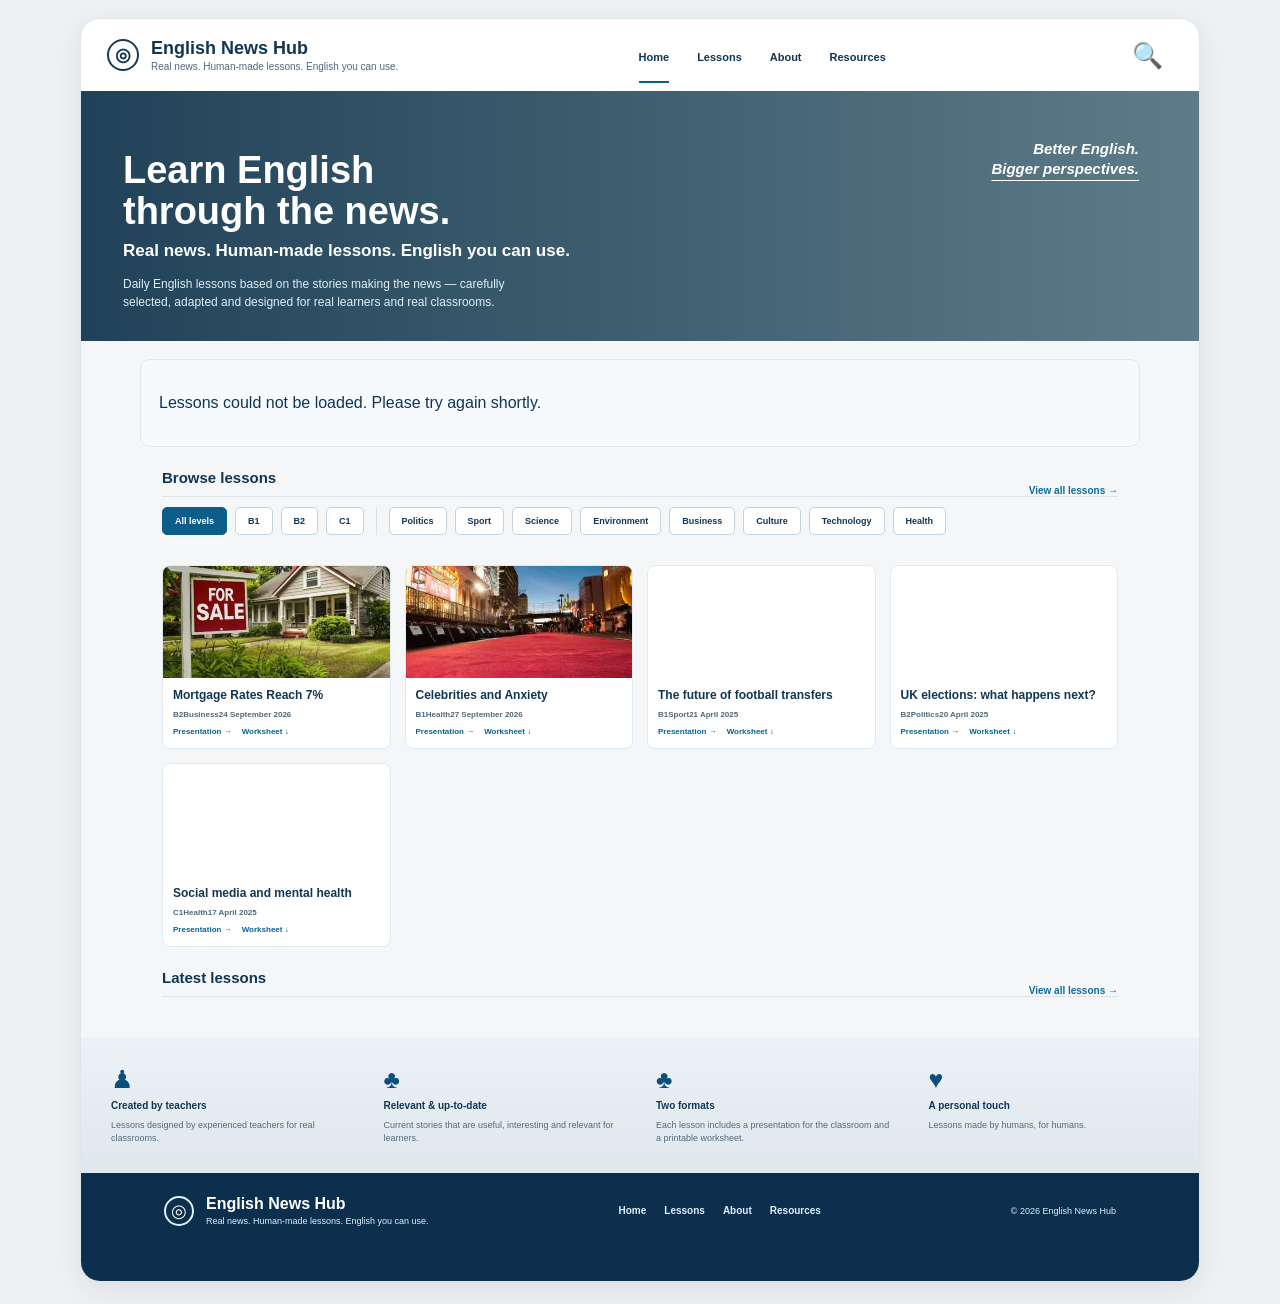
==== index.html @ d7444466 "Update index.html" ====
<!doctype html>
<html lang="en">
<head>
    <meta charset="utf-8">
    <meta name="viewport" content="width=device-width, initial-scale=1">
    <title>English News Hub</title>
    <meta name="description" content="Real news. Human-made lessons. English you can use.">
    <link rel="stylesheet" href="style.css">
    <script src="script.js" defer></script>
</head>
<body>
    <div class="page-shell">
        <header class="site-header">
            <a class="brand" href="#top" aria-label="English News Hub home"><span class="brand-mark" aria-hidden="true">◎</span><span><strong>English News Hub</strong><small>Real news. Human-made lessons. English you can use.</small></span></a>
<nav aria-label="Main navigation"><a class="active" href="#top">Home</a><a href="#lessons">Lessons</a><a href="about.html">About</a><a href="#resources">Resources</a></nav>            <button id="searchButton" class="search-button" aria-label="Search lessons">🔍</button>
        </header>
        <main id="top">
            <section class="hero"><div class="hero-copy"><h1>Learn English<br>through the news.</h1><p class="hero-tagline">Real news. Human-made lessons. English you can use.</p><p>Daily English lessons based on the stories making the news — carefully selected, adapted and designed for real learners and real classrooms.</p></div><div class="hero-badge">Better English.<span>Bigger perspectives.</span></div></section>
            
            <section id="today" class="today lesson-feature" aria-labelledby="today-title"></section>
            
            <section id="lessons" class="section" aria-labelledby="browse-title">
                <div class="section-heading"><h2 id="browse-title">Browse lessons</h2><a href="#lessons">View all lessons →</a></div>
                <div class="filters" id="filters"></div>
            </section>

            <section class="section">
                <div class="lesson-grid" id="lessonGrid"></div>
            </section>

            <section id="latest" class="section" aria-labelledby="latest-title">
                <div class="section-heading"><h2 id="latest-title">Latest lessons</h2><a href="#lessons">View all lessons →</a></div>
                <div class="lesson-grid" id="latestGrid"></div>
            </section>

            <section class="values">
                <div><span>♟</span><h3>Created by teachers</h3><p>Lessons designed by experienced teachers for real classrooms.</p></div>
                <div><span>♣</span><h3>Relevant & up-to-date</h3><p>Current stories that are useful, interesting and relevant for learners.</p></div>
                <div><span>♣</span><h3>Two formats</h3><p>Each lesson includes a presentation for the classroom and a printable worksheet.</p></div>
                <div><span>♥</span><h3>A personal touch</h3><p>Lessons made by humans, for humans.</p></div>
            </section>
        </main>

        <footer id="resources" class="site-footer">
            <div class="footer-inner">
                <div class="footer-brand"><span class="footer-mark">◎</span><div><strong>English News Hub</strong><small>Real news. Human-made lessons. English you can use.</small></div></div>
<div class="footer-nav"><a href="#top">Home</a><a href="#lessons">Lessons</a><a href="about.html">About</a><a href="#resources">Resources</a></div>                <div class="copy">&copy; 2026 English News Hub</div>
            </div>
        </footer>
    </div>
</body>
</html>
---- style.css ----
*{box-sizing:border-box}html{scroll-behavior:smooth}body{margin:0;background:#edf1f3;color:#123552;font-family:Arial,Helvetica,sans-serif}a{text-decoration:none;color:inherit}.page-shell{max-width:1120px;margin:18px auto 22px;background:#f4f6f7;border:1px solid #dfe6ea;border-radius:20px;overflow:hidden;box-shadow:0 8px 28px rgba(32,42,54,.08)}.site-header{height:72px;padding:0 30px 0 26px;display:flex;align-items:center;justify-content:space-between;background:#fff}.brand{display:flex;align-items:center;gap:12px;color:#123552}.brand-mark{width:32px;height:32px;border:2.5px solid #173a58;border-radius:50%;display:grid;place-items:center;font-size:18px;line-height:1;font-weight:700}.brand strong{display:block;font-size:18px;font-weight:800}.brand small{display:block;font-size:10px;color:#51677e;margin-top:2px}.site-header nav{display:flex;align-items:center;gap:28px;font-size:11px;font-weight:700}.site-header nav a{padding:24px 0 18px;border-bottom:2px solid transparent}.site-header nav a:hover,.site-header nav .active{border-color:#0d5d8a}.search-button{border:0;background:none;color:#123552;font-size:25px;cursor:pointer}.hero{position:relative;display:flex;align-items:flex-end;padding:42px 42px 30px;min-height:250px;background:linear-gradient(90deg,rgba(3,41,66,.88),rgba(2,48,69,.62)),url('https://images.unsplash.com/photo-1504711434969-e33886168f5c?auto=format&fit=crop&w=1600&q=85') center/cover no-repeat}.hero-copy{max-width:480px;color:#fff}.hero h1{margin:0 0 10px;font-size:38px;line-height:1.06;font-weight:800}.hero-tagline{margin:0 0 14px;font-size:17px;font-weight:700}.hero-copy p:last-child{color:#dfeef8;font-size:12px;line-height:1.5;max-width:420px;margin:0}.hero-badge{position:absolute;right:60px;top:48px;color:#fff;font-style:italic;font-size:15px;line-height:1.3;text-align:right;font-weight:700}.hero-badge span{display:block;text-decoration:underline;text-underline-offset:6px}.section,.lesson-feature{max-width:1000px;margin:0 auto}.lesson-feature{margin-top:18px;padding:18px;background:#f7fafd;border:1px solid #dfe8ef;border-radius:10px;display:grid;grid-template-columns:1.3fr 1fr;gap:22px}.today-copy{padding:8px 6px 4px}.pill{display:inline-block;background:#0a668f;color:#fff;padding:6px 12px;border-radius:10px;font-size:9px;font-weight:800}.today-copy h2{margin:16px 0 10px;font-size:26px;color:#123552}.meta{display:flex;align-items:center;gap:14px;flex-wrap:wrap;color:#4d677f;font-size:10px;font-weight:700}.meta span{position:relative;padding-left:12px}.meta span:first-child{padding-left:0}.meta span::before{content:"";position:absolute;left:0;top:50%;width:5px;height:5px;background:#123552;border-radius:1px;transform:translateY(-50%)}.meta span:first-child::before{display:none}.today-copy>p{margin:14px 0 0;color:#46627a;font-size:12px;line-height:1.55}.actions{display:flex;gap:12px;flex-wrap:wrap;margin-top:20px}.button{display:inline-flex;align-items:center;justify-content:center;padding:11px 16px;border:1px solid #0b5780;color:#0b5780;background:#fff;border-radius:6px;font-size:11px;font-weight:800}.lesson-image{display:block;min-height:174px;border-radius:8px;background-size:cover;background-position:center}.section{padding:12px 22px 0}.section-heading{display:flex;align-items:end;justify-content:space-between;padding-top:10px;border-bottom:1px solid #dfe4ea}.section-heading h2{margin:0 0 10px;font-size:15px}.section-heading a{font-size:10px;font-weight:800;color:#0f6a9f}.filters{display:flex;align-items:center;gap:8px;flex-wrap:wrap;padding:10px 0 4px}.filters button{background:#fff;border:1px solid #c0d3df;color:#123552;border-radius:5px;padding:8px 12px;font-size:9px;cursor:pointer;font-weight:700}.filters button.selected{background:#0d5d8a;border-color:#0d5d8a;color:#fff}.divider{width:1px;height:28px;background:#d8e0e7;margin:0 4px}.lesson-grid{display:grid;grid-template-columns:repeat(4,minmax(0,1fr));gap:14px;padding:14px 0 0}.lesson-card{background:#fff;border:1px solid #dfeaf2;border-radius:8px;overflow:hidden}.thumb{height:112px;background-size:cover;background-position:center}.card-body{padding:10px 10px 12px}.card-body h3{margin:0 0 8px;font-size:12px}.card-body p{margin:0;color:#4d687c;font-size:8px;font-weight:700}.card-links{display:flex;gap:10px;margin-top:8px}.card-links a{font-size:8px;color:#0b628c;font-weight:800}.values{display:grid;grid-template-columns:repeat(4,minmax(0,1fr));gap:20px;padding:20px 24px 18px;background:linear-gradient(180deg,#ecf1f5,#dfe8ed);margin-top:26px}.values>div{display:flex;flex-direction:column;gap:8px;padding:10px 6px}.values span{font-size:25px;color:#0a4f7d;line-height:1}.values h3{margin:0;font-size:10px}.values p{margin:0;font-size:9px;line-height:1.45;color:#526a7d}footer#resources.site-footer{display:block;width:100%;margin:0;padding:0;background:#0b2f4d;color:#dfeffc;border:0;border-radius:0;min-height:108px}.site-footer .footer-inner{width:100%;max-width:1000px;margin:0 auto;padding:22px 24px;display:flex;align-items:center;justify-content:space-between;gap:24px}.site-footer .footer-brand{display:flex;align-items:center;gap:12px;min-width:245px;color:#fff}.footer-mark{width:30px;height:30px;border:2px solid #dfeffc;border-radius:50%;display:grid;place-items:center;font-size:18px}.site-footer .footer-brand strong{display:block;font-size:16px}.site-footer .footer-brand small{display:block;font-size:9px;color:#dfeffc;margin-top:3px}.site-footer .footer-nav{display:flex;align-items:center;gap:18px;font-size:10px;font-weight:700;color:#dfeffc}.site-footer .footer-nav a{color:#dfeffc;white-space:nowrap}.site-footer .footer-nav a:hover{color:#fff}.site-footer .copy{font-size:9px;color:#dfeffc;white-space:nowrap}.no-results{padding:14px 0;font-size:12px;color:#5e7384}@media(max-width:790px){.page-shell{margin:0;border-radius:0}.site-header{padding:0 18px}.brand small{display:none}.site-header nav{gap:10px;font-size:9px}.hero{padding:28px 20px 26px}.hero h1{font-size:30px}.hero-copy{max-width:70%}.hero-badge{right:20px;top:20px;font-size:13px}.lesson-feature{grid-template-columns:1fr;padding:16px}.lesson-grid{grid-template-columns:repeat(2,1fr)}.values{grid-template-columns:repeat(2,1fr)}.site-footer .footer-inner{padding:20px;flex-wrap:wrap}.site-footer .footer-nav{order:3;width:100%;justify-content:center}}@media(max-width:520px){.hero{min-height:210px}.hero-copy{max-width:100%}.hero-badge{position:static;margin-top:18px}.lesson-grid{grid-template-columns:1fr}.values{grid-template-columns:1fr}.site-header nav a:nth-child(3),.site-header nav a:nth-child(4){display:none}.site-footer .footer-brand{width:100%;justify-content:center}.site-footer .footer-nav{flex-wrap:wrap}.site-footer .copy{width:100%;text-align:center}}
.about-section {
    max-width: 1000px;
    margin: 30px auto;
    padding: 30px;
    background: #fff;
    border: 1px solid #dfe6ea;
    border-radius: 12px;
    color: #123552;
}

.about-section h2 {
    margin-top: 0;
    font-size: 22px;
    color: #0d5d8a;
}

.about-section p {
    font-size: 13px;
    line-height: 1.6;
    color: #46627a;
}
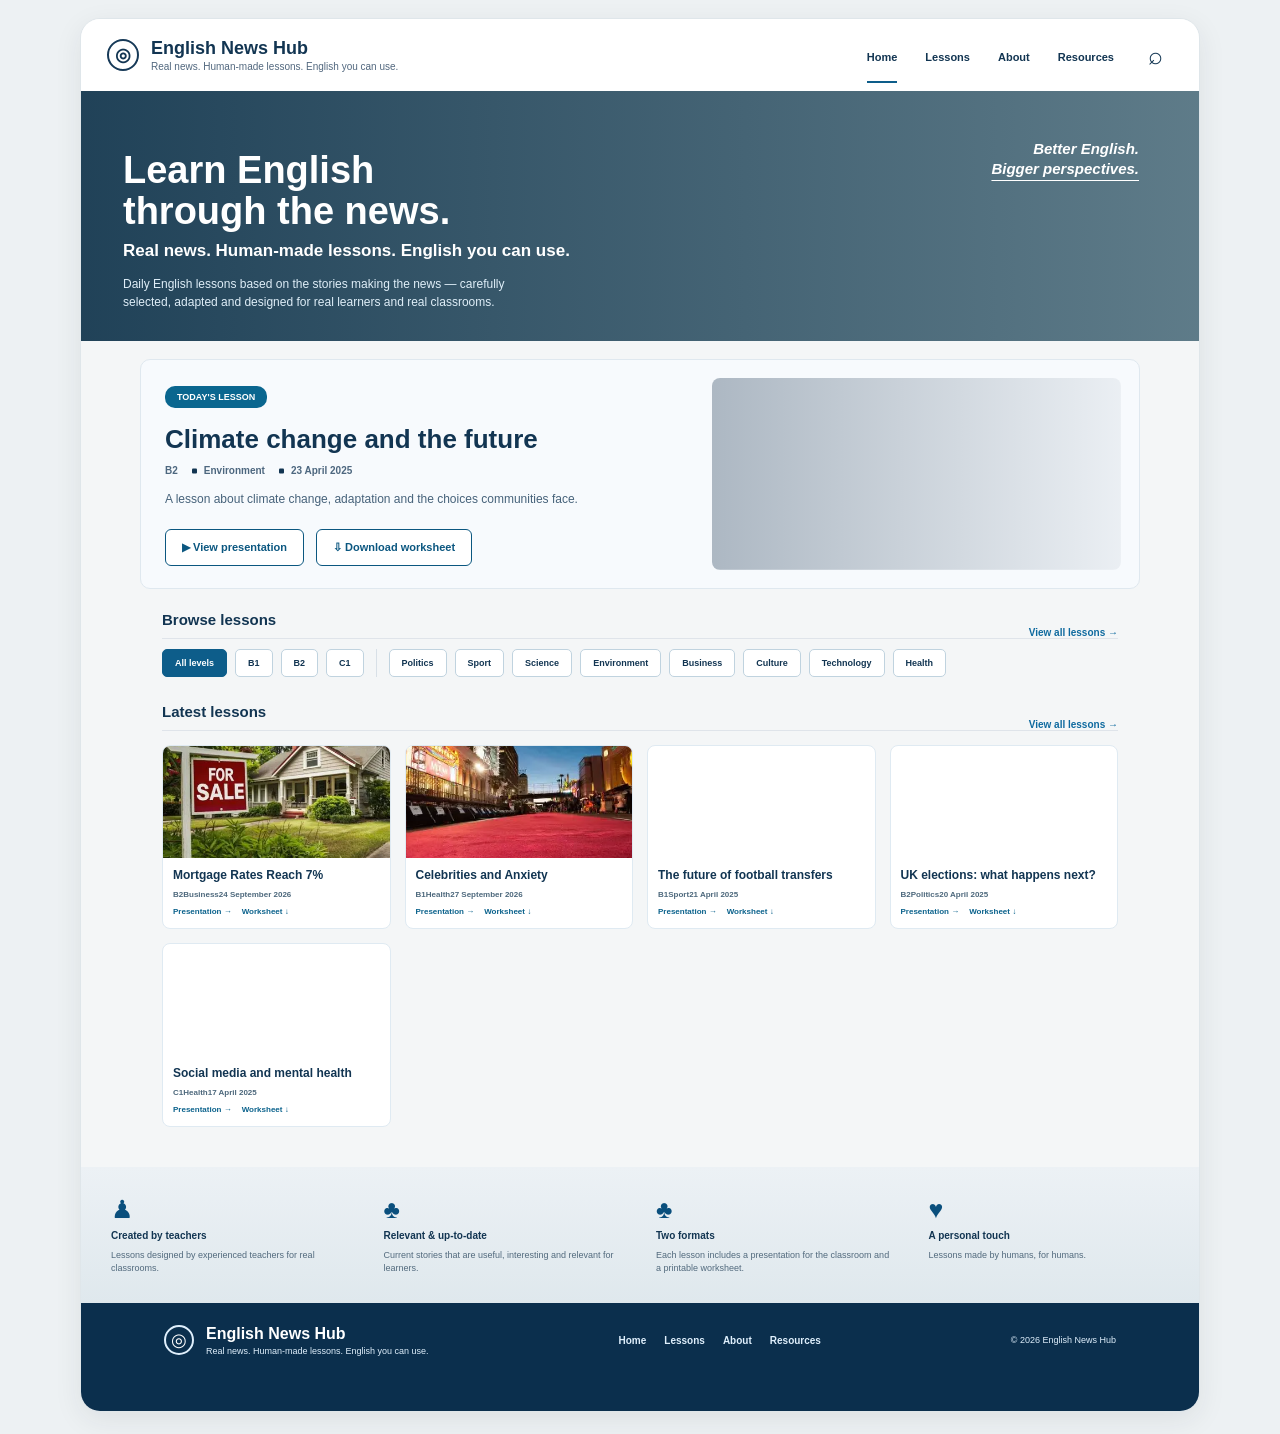
==== commit 8f7a11b8: "Update index.html" ====
--- a/index.html
+++ b/index.html
@@ -1,52 +1,51 @@
 <!doctype html>
 <html lang="en">
 <head>
-    <meta charset="utf-8">
-    <meta name="viewport" content="width=device-width, initial-scale=1">
-    <title>English News Hub</title>
-    <meta name="description" content="Real news. Human-made lessons. English you can use.">
-    <link rel="stylesheet" href="style.css">
-    <script src="script.js" defer></script>
+  <meta charset="utf-8">
+  <meta name="viewport" content="width=device-width, initial-scale=1">
+  <title>English News Hub</title>
+  <meta name="description" content="Real news. Human-made lessons. English you can use.">
+  <link rel="stylesheet" href="style.css">
+  <script src="script.js" defer></script>
 </head>
 <body>
-    <div class="page-shell">
-        <header class="site-header">
-            <a class="brand" href="#top" aria-label="English News Hub home"><span class="brand-mark" aria-hidden="true">◎</span><span><strong>English News Hub</strong><small>Real news. Human-made lessons. English you can use.</small></span></a>
-<nav aria-label="Main navigation"><a class="active" href="#top">Home</a><a href="#lessons">Lessons</a><a href="about.html">About</a><a href="#resources">Resources</a></nav>            <button id="searchButton" class="search-button" aria-label="Search lessons">🔍</button>
-        </header>
-        <main id="top">
-            <section class="hero"><div class="hero-copy"><h1>Learn English<br>through the news.</h1><p class="hero-tagline">Real news. Human-made lessons. English you can use.</p><p>Daily English lessons based on the stories making the news — carefully selected, adapted and designed for real learners and real classrooms.</p></div><div class="hero-badge">Better English.<span>Bigger perspectives.</span></div></section>
-            
-            <section id="today" class="today lesson-feature" aria-labelledby="today-title"></section>
-            
-            <section id="lessons" class="section" aria-labelledby="browse-title">
-                <div class="section-heading"><h2 id="browse-title">Browse lessons</h2><a href="#lessons">View all lessons →</a></div>
-                <div class="filters" id="filters"></div>
-            </section>
+  <div class="page-shell">
+    <header class="site-header">
+      <a class="brand" href="#top" aria-label="English News Hub home"><span class="brand-mark" aria-hidden="true">◎</span><span><strong>English News Hub</strong><small>Real news. Human-made lessons. English you can use.</small></span></a>
+      <nav aria-label="Main navigation"><a class="active" href="#top">Home</a><a href="#lessons">Lessons</a><a href="about.html">About</a><a href="#resources">Resources</a><button class="search-button" id="searchButton" type="button" aria-label="Search lessons">⌕</button></nav>
+    </header>
+    <main id="top">
+      <section class="hero"><div class="hero-copy"><h1>Learn English<br>through the news.</h1><p class="hero-tagline">Real news. Human-made lessons. English you can use.</p><p>Daily English lessons based on the stories making the news — carefully selected, adapted and designed for real learners and real classrooms.</p></div><div class="hero-badge">Better English.<br><span>Bigger perspectives.</span></div></section>
+      
+      <section id="today" class="today lesson-feature" aria-labelledby="today-title"></section>
+      
+      <section id="lessons" class="browse section" aria-labelledby="browse-title">
+        <div class="section-heading"><h2 id="browse-title">Browse lessons</h2><a href="#latest">View all lessons <span>→</span></a></div>
+        <div class="filters" id="filters" aria-label="Filter lessons"></div>
+      </section>
+      
+      <section id="latest" class="section latest" aria-labelledby="latest-title">
+        <div class="section-heading"><h2 id="latest-title">Latest lessons</h2><a href="#latest">View all lessons <span>→</span></a></div>
+        <div class="lesson-grid" id="lessonGrid"></div>
+        <div class="lesson-grid" id="latestGrid"></div>
+        <p class="no-results" id="noResults" hidden>No lessons match those filters.</p>
+      </section>
 
-            <section class="section">
-                <div class="lesson-grid" id="lessonGrid"></div>
-            </section>
+      <section class="values">
+        <div><span>♟</span><h3>Created by teachers</h3><p>Lessons designed by experienced teachers for real classrooms.</p></div>
+        <div><span>♣</span><h3>Relevant & up-to-date</h3><p>Current stories that are useful, interesting and relevant for learners.</p></div>
+        <div><span>♣</span><h3>Two formats</h3><p>Each lesson includes a presentation for the classroom and a printable worksheet.</p></div>
+        <div><span>♥</span><h3>A personal touch</h3><p>Lessons made by humans, for humans.</p></div>
+      </section>
+    </main>
 
-            <section id="latest" class="section" aria-labelledby="latest-title">
-                <div class="section-heading"><h2 id="latest-title">Latest lessons</h2><a href="#lessons">View all lessons →</a></div>
-                <div class="lesson-grid" id="latestGrid"></div>
-            </section>
-
-            <section class="values">
-                <div><span>♟</span><h3>Created by teachers</h3><p>Lessons designed by experienced teachers for real classrooms.</p></div>
-                <div><span>♣</span><h3>Relevant & up-to-date</h3><p>Current stories that are useful, interesting and relevant for learners.</p></div>
-                <div><span>♣</span><h3>Two formats</h3><p>Each lesson includes a presentation for the classroom and a printable worksheet.</p></div>
-                <div><span>♥</span><h3>A personal touch</h3><p>Lessons made by humans, for humans.</p></div>
-            </section>
-        </main>
-
-        <footer id="resources" class="site-footer">
-            <div class="footer-inner">
-                <div class="footer-brand"><span class="footer-mark">◎</span><div><strong>English News Hub</strong><small>Real news. Human-made lessons. English you can use.</small></div></div>
-<div class="footer-nav"><a href="#top">Home</a><a href="#lessons">Lessons</a><a href="about.html">About</a><a href="#resources">Resources</a></div>                <div class="copy">&copy; 2026 English News Hub</div>
-            </div>
-        </footer>
-    </div>
+    <footer id="resources" class="site-footer">
+      <div class="footer-inner">
+        <div class="footer-brand"><span class="footer-mark">◎</span><div><strong>English News Hub</strong><small>Real news. Human-made lessons. English you can use.</small></div></div>
+        <div class="footer-nav"><a href="#top">Home</a><a href="#lessons">Lessons</a><a href="about.html">About</a><a href="#resources">Resources</a></div>
+        <div class="copy">&copy; 2026 English News Hub</div>
+      </div>
+    </footer>
+  </div>
 </body>
 </html>
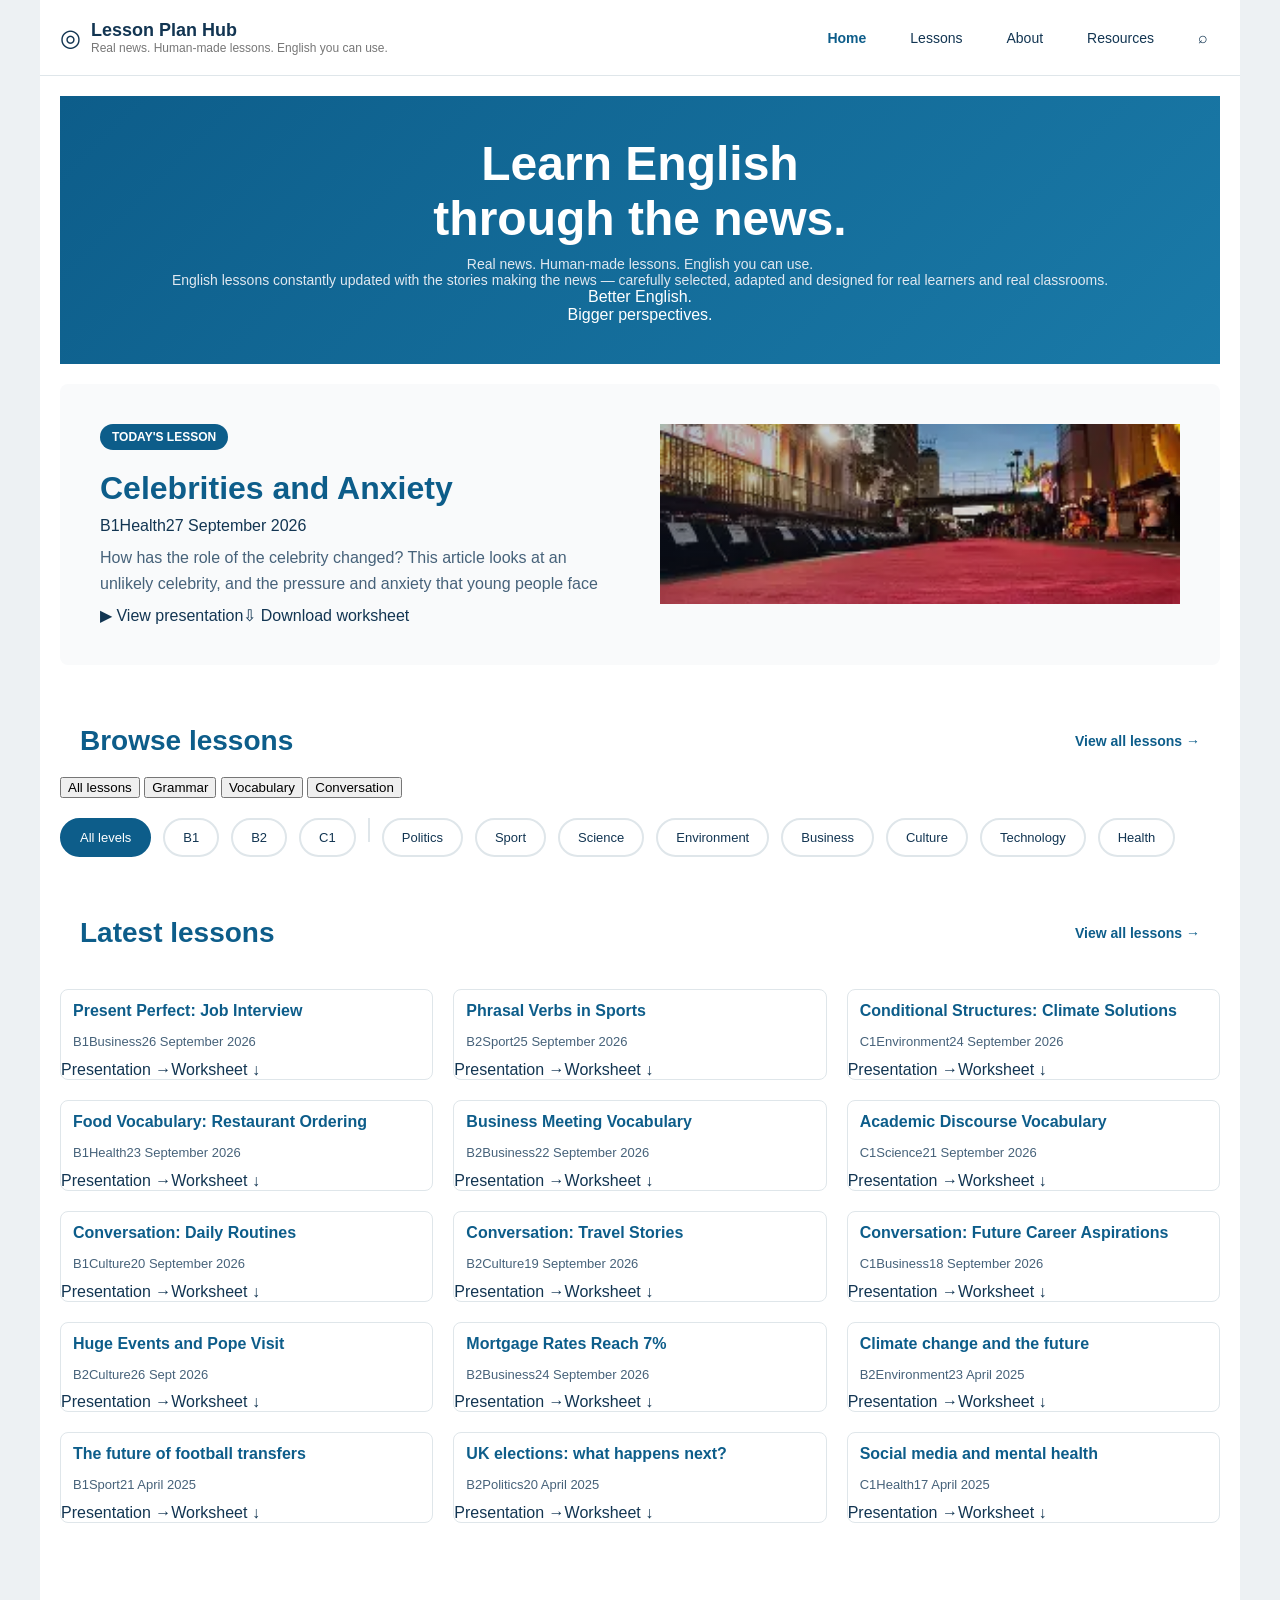
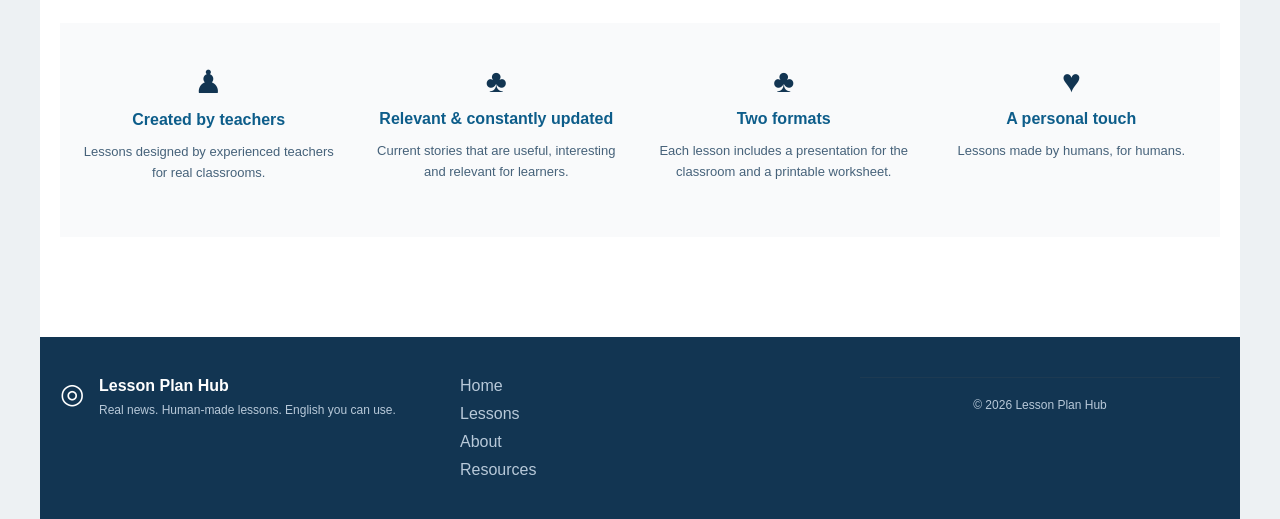
==== commit 40a5ca33: "Change branding from 'English News Hub' to 'Lesson Plan Hub' Updated the title and footer branding f" ====
--- a/index.html
+++ b/index.html
@@ -3,7 +3,7 @@
 <head>
   <meta charset="utf-8">
   <meta name="viewport" content="width=device-width, initial-scale=1">
-  <title>English News Hub</title>
+  <title>Lesson Plan Hub</title>
   <meta name="description" content="Real news. Human-made lessons. English you can use.">
   <link rel="stylesheet" href="style.css">
   <script src="script.js" defer></script>
@@ -11,21 +11,60 @@
 <body>
   <div class="page-shell">
     <header class="site-header">
-      <a class="brand" href="#top" aria-label="English News Hub home"><span class="brand-mark" aria-hidden="true">◎</span><span><strong>English News Hub</strong><small>Real news. Human-made lessons. English you can use.</small></span></a>
-      <nav aria-label="Main navigation"><a class="active" href="#top">Home</a><a href="#lessons">Lessons</a><a href="about.html">About</a><a href="#resources">Resources</a><button class="search-button" id="searchButton" type="button" aria-label="Search lessons">⌕</button></nav>
+      <a class="brand" href="#top" aria-label="Lesson Plan Hub home">
+        <span class="brand-mark" aria-hidden="true">◎</span>
+        <span>
+          <strong>Lesson Plan Hub</strong>
+          <small>Real news. Human-made lessons. English you can use.</small>
+        </span>
+      </a>
+
+      <nav aria-label="Main navigation">
+        <a class="active" href="#top">Home</a>
+        <a href="#lessons">Lessons</a>
+        <a href="about.html">About</a>
+        <a href="#resources">Resources</a>
+        <button class="search-button" id="searchButton" type="button" aria-label="Search lessons">⌕</button>
+      </nav>
     </header>
+
     <main id="top">
-      <section class="hero"><div class="hero-copy"><h1>Learn English<br>through the news.</h1><p class="hero-tagline">Real news. Human-made lessons. English you can use.</p><p>Daily English lessons based on the stories making the news — carefully selected, adapted and designed for real learners and real classrooms.</p></div><div class="hero-badge">Better English.<br><span>Bigger perspectives.</span></div></section>
-      
+      <section class="hero">
+        <div class="hero-copy">
+          <h1>Learn English<br>through the news.</h1>
+          <p class="hero-tagline">Real news. Human-made lessons. English you can use.</p>
+          <p>English lessons constantly updated with the stories making the news — carefully selected, adapted and designed for real learners and real classrooms.</p>
+        </div>
+        <div class="hero-badge">
+          Better English.<br>
+          <span>Bigger perspectives.</span>
+        </div>
+      </section>
+
       <section id="today" class="today lesson-feature" aria-labelledby="today-title"></section>
-      
+
       <section id="lessons" class="browse section" aria-labelledby="browse-title">
-        <div class="section-heading"><h2 id="browse-title">Browse lessons</h2><a href="#latest">View all lessons <span>→</span></a></div>
-        <div class="filters" id="filters" aria-label="Filter lessons"></div>
+        <div class="section-heading">
+          <h2 id="browse-title">Browse lessons</h2>
+          <a href="#latest">View all lessons <span>→</span></a>
+        </div>
+
+        <div class="class-tabs" id="classTabs" aria-label="Lesson type filters">
+          <button class="tab-button active" data-class-type="all" type="button">All lessons</button>
+          <button class="tab-button" data-class-type="grammar" type="button">Grammar</button>
+          <button class="tab-button" data-class-type="vocabulary" type="button">Vocabulary</button>
+          <button class="tab-button" data-class-type="conversation" type="button">Conversation</button>
+        </div>
+
+        <div class="filters" id="filters" aria-label="Filter lessons by level and topic"></div>
       </section>
-      
+
       <section id="latest" class="section latest" aria-labelledby="latest-title">
-        <div class="section-heading"><h2 id="latest-title">Latest lessons</h2><a href="#latest">View all lessons <span>→</span></a></div>
+        <div class="section-heading">
+          <h2 id="latest-title">Latest lessons</h2>
+          <a href="#latest">View all lessons <span>→</span></a>
+        </div>
+
         <div class="lesson-grid" id="lessonGrid"></div>
         <div class="lesson-grid" id="latestGrid"></div>
         <p class="no-results" id="noResults" hidden>No lessons match those filters.</p>
@@ -33,7 +72,7 @@
 
       <section class="values">
         <div><span>♟</span><h3>Created by teachers</h3><p>Lessons designed by experienced teachers for real classrooms.</p></div>
-        <div><span>♣</span><h3>Relevant & up-to-date</h3><p>Current stories that are useful, interesting and relevant for learners.</p></div>
+        <div><span>♣</span><h3>Relevant & constantly updated</h3><p>Current stories that are useful, interesting and relevant for learners.</p></div>
         <div><span>♣</span><h3>Two formats</h3><p>Each lesson includes a presentation for the classroom and a printable worksheet.</p></div>
         <div><span>♥</span><h3>A personal touch</h3><p>Lessons made by humans, for humans.</p></div>
       </section>
@@ -41,9 +80,20 @@
 
     <footer id="resources" class="site-footer">
       <div class="footer-inner">
-        <div class="footer-brand"><span class="footer-mark">◎</span><div><strong>English News Hub</strong><small>Real news. Human-made lessons. English you can use.</small></div></div>
-        <div class="footer-nav"><a href="#top">Home</a><a href="#lessons">Lessons</a><a href="about.html">About</a><a href="#resources">Resources</a></div>
-        <div class="copy">&copy; 2026 English News Hub</div>
+        <div class="footer-brand">
+          <span class="footer-mark">◎</span>
+          <div>
+            <strong>Lesson Plan Hub</strong>
+            <small>Real news. Human-made lessons. English you can use.</small>
+          </div>
+        </div>
+        <div class="footer-nav">
+          <a href="#top">Home</a>
+          <a href="#lessons">Lessons</a>
+          <a href="about.html">About</a>
+          <a href="#resources">Resources</a>
+        </div>
+        <div class="copy">&copy; 2026 Lesson Plan Hub</div>
       </div>
     </footer>
   </div>
--- a/style.css
+++ b/style.css
@@ -1,4 +1,5 @@
-*{box-sizing:border-box}html{scroll-behavior:smooth}body{margin:0;background:#edf1f3;color:#123552;font-family:Arial,Helvetica,sans-serif}a{text-decoration:none;color:inherit}.page-shell{max-width:1120px;margin:18px auto 22px;background:#f4f6f7;border:1px solid #dfe6ea;border-radius:20px;overflow:hidden;box-shadow:0 8px 28px rgba(32,42,54,.08)}.site-header{height:72px;padding:0 30px 0 26px;display:flex;align-items:center;justify-content:space-between;background:#fff}.brand{display:flex;align-items:center;gap:12px;color:#123552}.brand-mark{width:32px;height:32px;border:2.5px solid #173a58;border-radius:50%;display:grid;place-items:center;font-size:18px;line-height:1;font-weight:700}.brand strong{display:block;font-size:18px;font-weight:800}.brand small{display:block;font-size:10px;color:#51677e;margin-top:2px}.site-header nav{display:flex;align-items:center;gap:28px;font-size:11px;font-weight:700}.site-header nav a{padding:24px 0 18px;border-bottom:2px solid transparent}.site-header nav a:hover,.site-header nav .active{border-color:#0d5d8a}.search-button{border:0;background:none;color:#123552;font-size:25px;cursor:pointer}.hero{position:relative;display:flex;align-items:flex-end;padding:42px 42px 30px;min-height:250px;background:linear-gradient(90deg,rgba(3,41,66,.88),rgba(2,48,69,.62)),url('https://images.unsplash.com/photo-1504711434969-e33886168f5c?auto=format&fit=crop&w=1600&q=85') center/cover no-repeat}.hero-copy{max-width:480px;color:#fff}.hero h1{margin:0 0 10px;font-size:38px;line-height:1.06;font-weight:800}.hero-tagline{margin:0 0 14px;font-size:17px;font-weight:700}.hero-copy p:last-child{color:#dfeef8;font-size:12px;line-height:1.5;max-width:420px;margin:0}.hero-badge{position:absolute;right:60px;top:48px;color:#fff;font-style:italic;font-size:15px;line-height:1.3;text-align:right;font-weight:700}.hero-badge span{display:block;text-decoration:underline;text-underline-offset:6px}.section,.lesson-feature{max-width:1000px;margin:0 auto}.lesson-feature{margin-top:18px;padding:18px;background:#f7fafd;border:1px solid #dfe8ef;border-radius:10px;display:grid;grid-template-columns:1.3fr 1fr;gap:22px}.today-copy{padding:8px 6px 4px}.pill{display:inline-block;background:#0a668f;color:#fff;padding:6px 12px;border-radius:10px;font-size:9px;font-weight:800}.today-copy h2{margin:16px 0 10px;font-size:26px;color:#123552}.meta{display:flex;align-items:center;gap:14px;flex-wrap:wrap;color:#4d677f;font-size:10px;font-weight:700}.meta span{position:relative;padding-left:12px}.meta span:first-child{padding-left:0}.meta span::before{content:"";position:absolute;left:0;top:50%;width:5px;height:5px;background:#123552;border-radius:1px;transform:translateY(-50%)}.meta span:first-child::before{display:none}.today-copy>p{margin:14px 0 0;color:#46627a;font-size:12px;line-height:1.55}.actions{display:flex;gap:12px;flex-wrap:wrap;margin-top:20px}.button{display:inline-flex;align-items:center;justify-content:center;padding:11px 16px;border:1px solid #0b5780;color:#0b5780;background:#fff;border-radius:6px;font-size:11px;font-weight:800}.lesson-image{display:block;min-height:174px;border-radius:8px;background-size:cover;background-position:center}.section{padding:12px 22px 0}.section-heading{display:flex;align-items:end;justify-content:space-between;padding-top:10px;border-bottom:1px solid #dfe4ea}.section-heading h2{margin:0 0 10px;font-size:15px}.section-heading a{font-size:10px;font-weight:800;color:#0f6a9f}.filters{display:flex;align-items:center;gap:8px;flex-wrap:wrap;padding:10px 0 4px}.filters button{background:#fff;border:1px solid #c0d3df;color:#123552;border-radius:5px;padding:8px 12px;font-size:9px;cursor:pointer;font-weight:700}.filters button.selected{background:#0d5d8a;border-color:#0d5d8a;color:#fff}.divider{width:1px;height:28px;background:#d8e0e7;margin:0 4px}.lesson-grid{display:grid;grid-template-columns:repeat(4,minmax(0,1fr));gap:14px;padding:14px 0 0}.lesson-card{background:#fff;border:1px solid #dfeaf2;border-radius:8px;overflow:hidden}.thumb{height:112px;background-size:cover;background-position:center}.card-body{padding:10px 10px 12px}.card-body h3{margin:0 0 8px;font-size:12px}.card-body p{margin:0;color:#4d687c;font-size:8px;font-weight:700}.card-links{display:flex;gap:10px;margin-top:8px}.card-links a{font-size:8px;color:#0b628c;font-weight:800}.values{display:grid;grid-template-columns:repeat(4,minmax(0,1fr));gap:20px;padding:20px 24px 18px;background:linear-gradient(180deg,#ecf1f5,#dfe8ed);margin-top:26px}.values>div{display:flex;flex-direction:column;gap:8px;padding:10px 6px}.values span{font-size:25px;color:#0a4f7d;line-height:1}.values h3{margin:0;font-size:10px}.values p{margin:0;font-size:9px;line-height:1.45;color:#526a7d}footer#resources.site-footer{display:block;width:100%;margin:0;padding:0;background:#0b2f4d;color:#dfeffc;border:0;border-radius:0;min-height:108px}.site-footer .footer-inner{width:100%;max-width:1000px;margin:0 auto;padding:22px 24px;display:flex;align-items:center;justify-content:space-between;gap:24px}.site-footer .footer-brand{display:flex;align-items:center;gap:12px;min-width:245px;color:#fff}.footer-mark{width:30px;height:30px;border:2px solid #dfeffc;border-radius:50%;display:grid;place-items:center;font-size:18px}.site-footer .footer-brand strong{display:block;font-size:16px}.site-footer .footer-brand small{display:block;font-size:9px;color:#dfeffc;margin-top:3px}.site-footer .footer-nav{display:flex;align-items:center;gap:18px;font-size:10px;font-weight:700;color:#dfeffc}.site-footer .footer-nav a{color:#dfeffc;white-space:nowrap}.site-footer .footer-nav a:hover{color:#fff}.site-footer .copy{font-size:9px;color:#dfeffc;white-space:nowrap}.no-results{padding:14px 0;font-size:12px;color:#5e7384}@media(max-width:790px){.page-shell{margin:0;border-radius:0}.site-header{padding:0 18px}.brand small{display:none}.site-header nav{gap:10px;font-size:9px}.hero{padding:28px 20px 26px}.hero h1{font-size:30px}.hero-copy{max-width:70%}.hero-badge{right:20px;top:20px;font-size:13px}.lesson-feature{grid-template-columns:1fr;padding:16px}.lesson-grid{grid-template-columns:repeat(2,1fr)}.values{grid-template-columns:repeat(2,1fr)}.site-footer .footer-inner{padding:20px;flex-wrap:wrap}.site-footer .footer-nav{order:3;width:100%;justify-content:center}}@media(max-width:520px){.hero{min-height:210px}.hero-copy{max-width:100%}.hero-badge{position:static;margin-top:18px}.lesson-grid{grid-template-columns:1fr}.values{grid-template-columns:1fr}.site-header nav a:nth-child(3),.site-header nav a:nth-child(4){display:none}.site-footer .footer-brand{width:100%;justify-content:center}.site-footer .footer-nav{flex-wrap:wrap}.site-footer .copy{width:100%;text-align:center}}
+*{box-sizing:border-box}html{scroll-behavior:smooth}body{margin:0;background:#edf1f3;color:#123552;font-family:Arial,Helvetica,sans-serif}a{text-decoration:none;color:inherit}.page-shell{max-width:1200px;margin:0 auto;background:#fff}.site-header{display:flex;justify-content:space-between;align-items:center;padding:20px;background:#fff;border-bottom:1px solid #dfe6ea}.brand{display:flex;align-items:center;gap:10px;font-size:18px}.brand-mark{font-size:24px}.brand small{display:block;font-size:12px;color:#777;font-weight:normal}nav{display:flex;gap:20px;align-items:center}nav a,nav button{padding:8px 12px;color:#123552;cursor:pointer;border:none;background:none;font-size:14px;transition:color 0.2s}nav a.active{font-weight:bold;color:#0d5d8a}nav a:hover,nav button:hover{color:#0d5d8a}.search-button{font-size:16px}.section-heading{display:flex;justify-content:space-between;align-items:center;padding:20px}main{padding:20px}.hero{padding:40px 20px;text-align:center;background:linear-gradient(135deg, #0d5d8a 0%, #1a7aa8 100%);color:white}.hero-copy h1{font-size:48px;margin:0 0 10px 0}.hero-tagline{font-size:18px;margin:0 0 10px 0}.hero-copy p{font-size:14px;margin:0;color:#e0e8f0}.hero-copy a{color:white;border:2px solid white;padding:10px 20px;display:inline-block;margin-top:15px;border-radius:4px;transition:all 0.2s}.hero-copy a:hover{background:white;color:#0d5d8a}.today{display:grid;grid-template-columns:1fr 1fr;gap:40px;padding:40px;background:#f9fafb;border-radius:8px;margin:20px 0}.today-copy{display:flex;flex-direction:column;justify-content:center}.today-copy h2{font-size:32px;margin:10px 0;color:#0d5d8a}.pill{background:#0d5d8a;color:white;padding:6px 12px;border-radius:20px;font-size:12px;font-weight:bold;width:fit-content;margin-bottom:10px}.today-image{background-size:cover;background-position:center;border-radius:8px;min-height:300px}.today-copy p{font-size:16px;line-height:1.6;color:#46627a;margin:10px 0}.lesson-links{display:flex;gap:10px;margin-top:15px}.btn{background:#0d5d8a;color:white;padding:10px 20px;border-radius:4px;display:inline-block;transition:background 0.2s;font-size:14px;font-weight:bold}.btn:hover{background:#0a4563}.btn-small{padding:8px 14px;font-size:12px}.filters{display:flex;flex-wrap:wrap;gap:8px;margin:20px 0}.filters button{background:white;border:2px solid #dfe6ea;padding:8px 16px;border-radius:20px;cursor:pointer;transition:all 0.2s;font-size:13px;color:#123552}.filters button:hover{border-color:#0d5d8a;color:#0d5d8a}.filters button.selected{background:#0d5d8a;color:white;border-color:#0d5d8a}.divider{display:none}@media (min-width: 768px){.filters{gap:12px}.filters button{padding:10px 18px}.divider{display:block;width:2px;height:24px;background:#dfe6ea;border:none}}.lesson-grid{display:grid;grid-template-columns:repeat(auto-fill, minmax(280px, 1fr));gap:20px;padding:20px 0}.lesson-card{background:white;border:1px solid #dfe6ea;border-radius:8px;overflow:hidden;transition:transform 0.2s, box-shadow 0.2s}.lesson-card:hover{transform:translateY(-4px);box-shadow:0 4px 12px rgba(13, 93, 138, 0.15)}.lesson-image{background-size:cover;background-position:center;height:180px;width:100%}.lesson-card h3{font-size:16px;margin:12px;font-weight:bold;color:#0d5d8a}.lesson-meta{display:flex;gap:8px;font-size:12px;color:#999;margin:0 12px;flex-wrap:wrap}.lesson-meta span{background:#f0f3f6;padding:4px 8px;border-radius:3px}.lesson-card p{font-size:13px;line-height:1.6;color:#46627a;margin:8px 12px}.lesson-links{display:flex;gap:8px;margin:12px;flex-wrap:wrap}.section{margin:40px 0}.section-heading h2{font-size:28px;margin:0;color:#0d5d8a}.section-heading a{color:#0d5d8a;font-weight:bold;font-size:14px;transition:color 0.2s}.section-heading a:hover{color:#0a4563}.no-results{text-align:center;color:#999;padding:40px 20px}.values{display:grid;grid-template-columns:repeat(auto-fit, minmax(200px, 1fr));gap:30px;padding:40px 20px;background:#f9fafb;margin:40px 0;text-align:center}.values span{font-size:32px;display:block;margin-bottom:10px}.values h3{font-size:16px;color:#0d5d8a;margin:10px 0}.values p{font-size:13px;color:#46627a;line-height:1.6}.site-footer{background:#123552;color:white;padding:40px 20px;margin-top:40px}.footer-inner{max-width:1200px;margin:0 auto;display:grid;grid-template-columns:repeat(auto-fit, minmax(200px, 1fr));gap:40px}.footer-brand{display:flex;gap:15px;align-items:flex-start}.footer-mark{font-size:28px}.footer-brand strong{display:block;font-size:16px;margin-bottom:5px}.footer-brand small{font-size:12px;color:#b8c9d9}.footer-nav{display:flex;flex-direction:column;gap:10px}.footer-nav a{color:#b8c9d9;transition:color 0.2s}.footer-nav a:hover{color:white}.copy{font-size:12px;color:#b8c9d9;text-align:center;padding-top:20px;border-top:1px solid #1d3a52}@media (max-width: 768px){.today{grid-template-columns:1fr;gap:20px}.hero-copy h1{font-size:32px}.lesson-grid{grid-template-columns:1fr}.filters{gap:6px}.filters button{padding:6px 12px;font-size:12px}}
+
 .about-section {
     max-width: 1000px;
     margin: 30px auto;
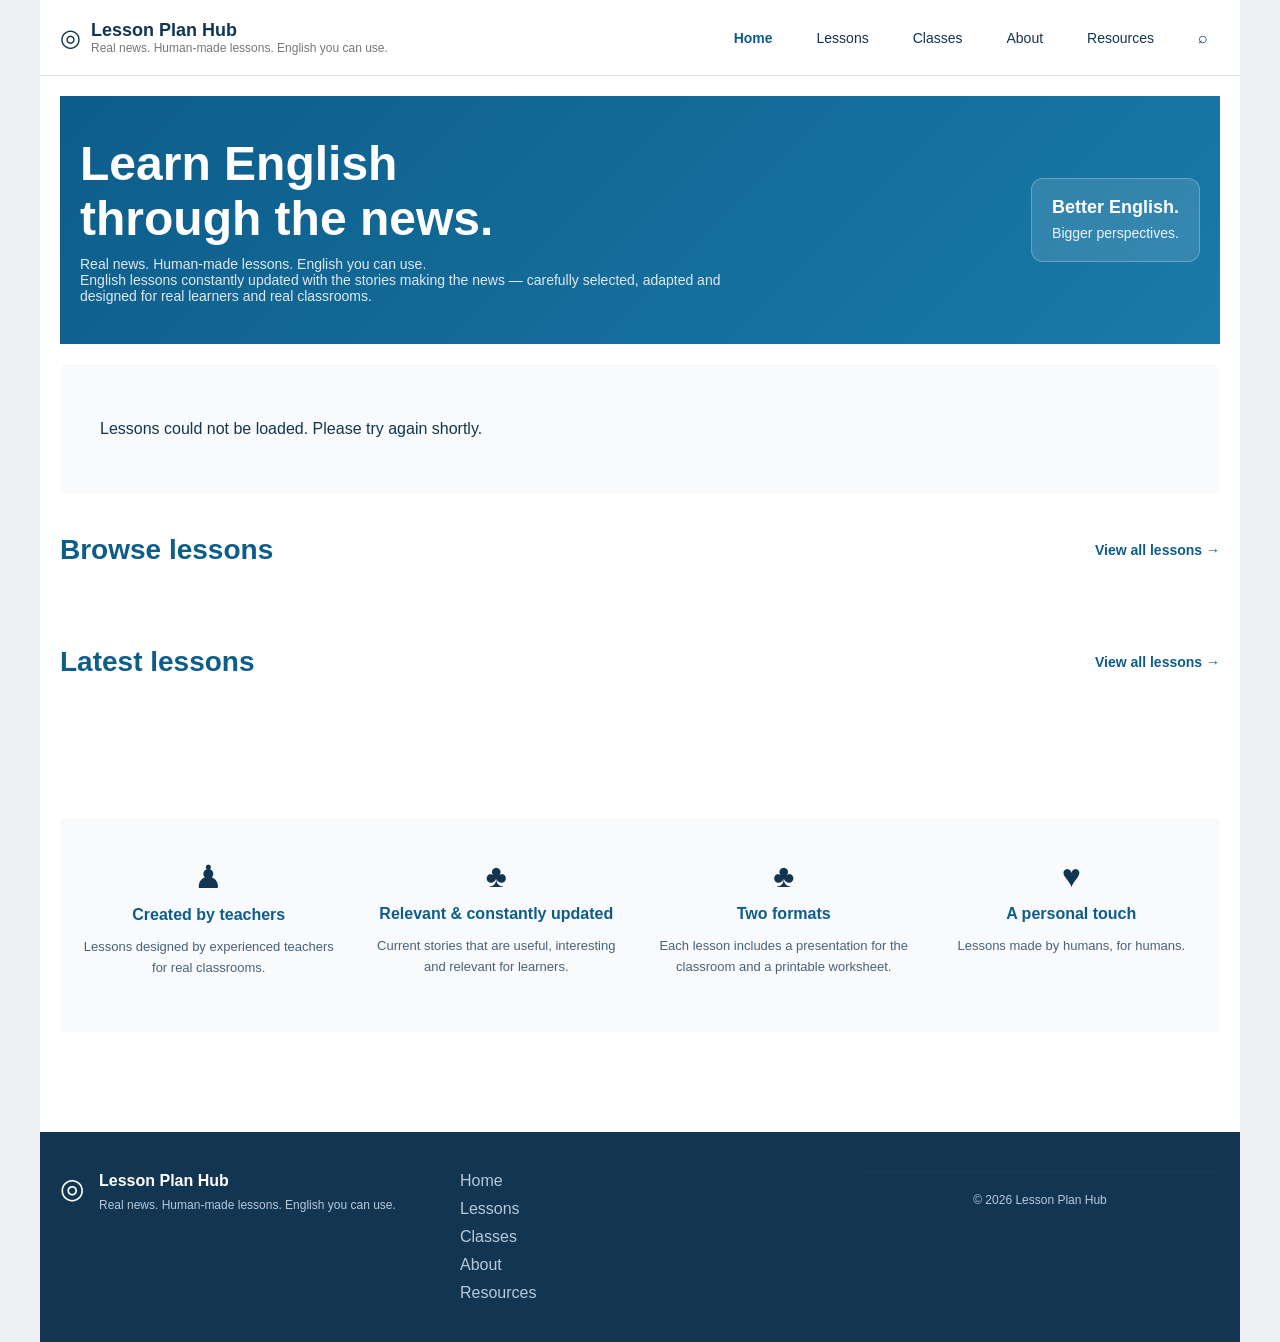
==== commit 10dd1d80: "Refactor HTML structure and navigation links" ====
--- a/index.html
+++ b/index.html
@@ -11,60 +11,21 @@
 <body>
   <div class="page-shell">
     <header class="site-header">
-      <a class="brand" href="#top" aria-label="Lesson Plan Hub home">
-        <span class="brand-mark" aria-hidden="true">◎</span>
-        <span>
-          <strong>Lesson Plan Hub</strong>
-          <small>Real news. Human-made lessons. English you can use.</small>
-        </span>
-      </a>
-
-      <nav aria-label="Main navigation">
-        <a class="active" href="#top">Home</a>
-        <a href="#lessons">Lessons</a>
-        <a href="about.html">About</a>
-        <a href="#resources">Resources</a>
-        <button class="search-button" id="searchButton" type="button" aria-label="Search lessons">⌕</button>
-      </nav>
+      <a class="brand" href="#top" aria-label="Lesson Plan Hub home"><span class="brand-mark" aria-hidden="true">◎</span><span><strong>Lesson Plan Hub</strong><small>Real news. Human-made lessons. English you can use.</small></span></a>
+      <nav aria-label="Main navigation"><a class="active" href="#top">Home</a><a href="#lessons">Lessons</a><a href="classes.html">Classes</a><a href="about.html">About</a><a href="#resources">Resources</a><button class="search-button" id="searchButton" type="button" aria-label="Search lessons">⌕</button></nav>
     </header>
-
     <main id="top">
-      <section class="hero">
-        <div class="hero-copy">
-          <h1>Learn English<br>through the news.</h1>
-          <p class="hero-tagline">Real news. Human-made lessons. English you can use.</p>
-          <p>English lessons constantly updated with the stories making the news — carefully selected, adapted and designed for real learners and real classrooms.</p>
-        </div>
-        <div class="hero-badge">
-          Better English.<br>
-          <span>Bigger perspectives.</span>
-        </div>
-      </section>
-
+      <section class="hero"><div class="hero-copy"><h1>Learn English<br>through the news.</h1><p class="hero-tagline">Real news. Human-made lessons. English you can use.</p><p>English lessons constantly updated with the stories making the news — carefully selected, adapted and designed for real learners and real classrooms.</p></div><div class="hero-badge">Better English.<br><span>Bigger perspectives.</span></div></section>
+      
       <section id="today" class="today lesson-feature" aria-labelledby="today-title"></section>
-
+      
       <section id="lessons" class="browse section" aria-labelledby="browse-title">
-        <div class="section-heading">
-          <h2 id="browse-title">Browse lessons</h2>
-          <a href="#latest">View all lessons <span>→</span></a>
-        </div>
-
-        <div class="class-tabs" id="classTabs" aria-label="Lesson type filters">
-          <button class="tab-button active" data-class-type="all" type="button">All lessons</button>
-          <button class="tab-button" data-class-type="grammar" type="button">Grammar</button>
-          <button class="tab-button" data-class-type="vocabulary" type="button">Vocabulary</button>
-          <button class="tab-button" data-class-type="conversation" type="button">Conversation</button>
-        </div>
-
+        <div class="section-heading"><h2 id="browse-title">Browse lessons</h2><a href="#latest">View all lessons <span>→</span></a></div>
         <div class="filters" id="filters" aria-label="Filter lessons by level and topic"></div>
       </section>
-
+      
       <section id="latest" class="section latest" aria-labelledby="latest-title">
-        <div class="section-heading">
-          <h2 id="latest-title">Latest lessons</h2>
-          <a href="#latest">View all lessons <span>→</span></a>
-        </div>
-
+        <div class="section-heading"><h2 id="latest-title">Latest lessons</h2><a href="#latest">View all lessons <span>→</span></a></div>
         <div class="lesson-grid" id="lessonGrid"></div>
         <div class="lesson-grid" id="latestGrid"></div>
         <p class="no-results" id="noResults" hidden>No lessons match those filters.</p>
@@ -80,19 +41,8 @@
 
     <footer id="resources" class="site-footer">
       <div class="footer-inner">
-        <div class="footer-brand">
-          <span class="footer-mark">◎</span>
-          <div>
-            <strong>Lesson Plan Hub</strong>
-            <small>Real news. Human-made lessons. English you can use.</small>
-          </div>
-        </div>
-        <div class="footer-nav">
-          <a href="#top">Home</a>
-          <a href="#lessons">Lessons</a>
-          <a href="about.html">About</a>
-          <a href="#resources">Resources</a>
-        </div>
+        <div class="footer-brand"><span class="footer-mark">◎</span><div><strong>Lesson Plan Hub</strong><small>Real news. Human-made lessons. English you can use.</small></div></div>
+        <div class="footer-nav"><a href="#top">Home</a><a href="#lessons">Lessons</a><a href="classes.html">Classes</a><a href="about.html">About</a><a href="#resources">Resources</a></div>
         <div class="copy">&copy; 2026 Lesson Plan Hub</div>
       </div>
     </footer>
--- a/style.css
+++ b/style.css
@@ -1,23 +1,512 @@
-*{box-sizing:border-box}html{scroll-behavior:smooth}body{margin:0;background:#edf1f3;color:#123552;font-family:Arial,Helvetica,sans-serif}a{text-decoration:none;color:inherit}.page-shell{max-width:1200px;margin:0 auto;background:#fff}.site-header{display:flex;justify-content:space-between;align-items:center;padding:20px;background:#fff;border-bottom:1px solid #dfe6ea}.brand{display:flex;align-items:center;gap:10px;font-size:18px}.brand-mark{font-size:24px}.brand small{display:block;font-size:12px;color:#777;font-weight:normal}nav{display:flex;gap:20px;align-items:center}nav a,nav button{padding:8px 12px;color:#123552;cursor:pointer;border:none;background:none;font-size:14px;transition:color 0.2s}nav a.active{font-weight:bold;color:#0d5d8a}nav a:hover,nav button:hover{color:#0d5d8a}.search-button{font-size:16px}.section-heading{display:flex;justify-content:space-between;align-items:center;padding:20px}main{padding:20px}.hero{padding:40px 20px;text-align:center;background:linear-gradient(135deg, #0d5d8a 0%, #1a7aa8 100%);color:white}.hero-copy h1{font-size:48px;margin:0 0 10px 0}.hero-tagline{font-size:18px;margin:0 0 10px 0}.hero-copy p{font-size:14px;margin:0;color:#e0e8f0}.hero-copy a{color:white;border:2px solid white;padding:10px 20px;display:inline-block;margin-top:15px;border-radius:4px;transition:all 0.2s}.hero-copy a:hover{background:white;color:#0d5d8a}.today{display:grid;grid-template-columns:1fr 1fr;gap:40px;padding:40px;background:#f9fafb;border-radius:8px;margin:20px 0}.today-copy{display:flex;flex-direction:column;justify-content:center}.today-copy h2{font-size:32px;margin:10px 0;color:#0d5d8a}.pill{background:#0d5d8a;color:white;padding:6px 12px;border-radius:20px;font-size:12px;font-weight:bold;width:fit-content;margin-bottom:10px}.today-image{background-size:cover;background-position:center;border-radius:8px;min-height:300px}.today-copy p{font-size:16px;line-height:1.6;color:#46627a;margin:10px 0}.lesson-links{display:flex;gap:10px;margin-top:15px}.btn{background:#0d5d8a;color:white;padding:10px 20px;border-radius:4px;display:inline-block;transition:background 0.2s;font-size:14px;font-weight:bold}.btn:hover{background:#0a4563}.btn-small{padding:8px 14px;font-size:12px}.filters{display:flex;flex-wrap:wrap;gap:8px;margin:20px 0}.filters button{background:white;border:2px solid #dfe6ea;padding:8px 16px;border-radius:20px;cursor:pointer;transition:all 0.2s;font-size:13px;color:#123552}.filters button:hover{border-color:#0d5d8a;color:#0d5d8a}.filters button.selected{background:#0d5d8a;color:white;border-color:#0d5d8a}.divider{display:none}@media (min-width: 768px){.filters{gap:12px}.filters button{padding:10px 18px}.divider{display:block;width:2px;height:24px;background:#dfe6ea;border:none}}.lesson-grid{display:grid;grid-template-columns:repeat(auto-fill, minmax(280px, 1fr));gap:20px;padding:20px 0}.lesson-card{background:white;border:1px solid #dfe6ea;border-radius:8px;overflow:hidden;transition:transform 0.2s, box-shadow 0.2s}.lesson-card:hover{transform:translateY(-4px);box-shadow:0 4px 12px rgba(13, 93, 138, 0.15)}.lesson-image{background-size:cover;background-position:center;height:180px;width:100%}.lesson-card h3{font-size:16px;margin:12px;font-weight:bold;color:#0d5d8a}.lesson-meta{display:flex;gap:8px;font-size:12px;color:#999;margin:0 12px;flex-wrap:wrap}.lesson-meta span{background:#f0f3f6;padding:4px 8px;border-radius:3px}.lesson-card p{font-size:13px;line-height:1.6;color:#46627a;margin:8px 12px}.lesson-links{display:flex;gap:8px;margin:12px;flex-wrap:wrap}.section{margin:40px 0}.section-heading h2{font-size:28px;margin:0;color:#0d5d8a}.section-heading a{color:#0d5d8a;font-weight:bold;font-size:14px;transition:color 0.2s}.section-heading a:hover{color:#0a4563}.no-results{text-align:center;color:#999;padding:40px 20px}.values{display:grid;grid-template-columns:repeat(auto-fit, minmax(200px, 1fr));gap:30px;padding:40px 20px;background:#f9fafb;margin:40px 0;text-align:center}.values span{font-size:32px;display:block;margin-bottom:10px}.values h3{font-size:16px;color:#0d5d8a;margin:10px 0}.values p{font-size:13px;color:#46627a;line-height:1.6}.site-footer{background:#123552;color:white;padding:40px 20px;margin-top:40px}.footer-inner{max-width:1200px;margin:0 auto;display:grid;grid-template-columns:repeat(auto-fit, minmax(200px, 1fr));gap:40px}.footer-brand{display:flex;gap:15px;align-items:flex-start}.footer-mark{font-size:28px}.footer-brand strong{display:block;font-size:16px;margin-bottom:5px}.footer-brand small{font-size:12px;color:#b8c9d9}.footer-nav{display:flex;flex-direction:column;gap:10px}.footer-nav a{color:#b8c9d9;transition:color 0.2s}.footer-nav a:hover{color:white}.copy{font-size:12px;color:#b8c9d9;text-align:center;padding-top:20px;border-top:1px solid #1d3a52}@media (max-width: 768px){.today{grid-template-columns:1fr;gap:20px}.hero-copy h1{font-size:32px}.lesson-grid{grid-template-columns:1fr}.filters{gap:6px}.filters button{padding:6px 12px;font-size:12px}}
+* {
+  box-sizing: border-box;
+}
+
+html {
+  scroll-behavior: smooth;
+}
+
+body {
+  margin: 0;
+  background: #edf1f3;
+  color: #123552;
+  font-family: Arial, Helvetica, sans-serif;
+}
+
+a {
+  text-decoration: none;
+  color: inherit;
+}
+
+.page-shell {
+  max-width: 1200px;
+  margin: 0 auto;
+  background: #fff;
+}
+
+.site-header {
+  display: flex;
+  justify-content: space-between;
+  align-items: center;
+  padding: 20px;
+  background: #fff;
+  border-bottom: 1px solid #dfe6ea;
+}
+
+.brand {
+  display: flex;
+  align-items: center;
+  gap: 10px;
+  font-size: 18px;
+}
+
+.brand-mark {
+  font-size: 24px;
+}
+
+.brand small {
+  display: block;
+  font-size: 12px;
+  color: #777;
+  font-weight: normal;
+}
+
+nav {
+  display: flex;
+  gap: 20px;
+  align-items: center;
+}
+
+nav a,
+nav button {
+  padding: 8px 12px;
+  color: #123552;
+  cursor: pointer;
+  border: none;
+  background: none;
+  font-size: 14px;
+  transition: color 0.2s;
+}
+
+nav a.active {
+  font-weight: bold;
+  color: #0d5d8a;
+}
+
+nav a:hover,
+nav button:hover {
+  color: #0d5d8a;
+}
+
+.search-button {
+  font-size: 16px;
+}
+
+main {
+  padding: 20px;
+}
+
+.hero {
+  display: grid;
+  grid-template-columns: 1.2fr 0.8fr;
+  gap: 30px;
+  align-items: center;
+  padding: 40px 20px;
+  background: linear-gradient(135deg, #0d5d8a 0%, #1a7aa8 100%);
+  color: white;
+}
+
+.hero-copy h1 {
+  font-size: 48px;
+  margin: 0 0 10px 0;
+}
+
+.hero-tagline {
+  font-size: 18px;
+  margin: 0 0 10px 0;
+}
+
+.hero-copy p {
+  font-size: 14px;
+  margin: 0;
+  color: #e0e8f0;
+}
+
+.hero-badge {
+  justify-self: end;
+  background: rgba(255, 255, 255, 0.12);
+  border: 1px solid rgba(255, 255, 255, 0.25);
+  padding: 16px 20px;
+  border-radius: 12px;
+  font-size: 18px;
+  line-height: 1.4;
+  font-weight: bold;
+  text-align: center;
+}
+
+.hero-badge span {
+  font-size: 14px;
+  font-weight: normal;
+  color: #eaf6ff;
+}
+
+.section-heading {
+  display: flex;
+  justify-content: space-between;
+  align-items: center;
+  padding: 20px 0;
+}
+
+.section-heading h2 {
+  font-size: 28px;
+  margin: 0;
+  color: #0d5d8a;
+}
+
+.section-heading a {
+  color: #0d5d8a;
+  font-weight: bold;
+  font-size: 14px;
+}
+
+.class-tabs {
+  display: flex;
+  flex-wrap: wrap;
+  gap: 8px;
+  margin: 20px 0 30px;
+  padding: 0 0 20px;
+  border-bottom: 2px solid #eee;
+}
+
+.tab-button {
+  background: white;
+  border: 2px solid #dfe6ea;
+  padding: 10px 18px;
+  border-radius: 20px;
+  cursor: pointer;
+  transition: all 0.2s;
+  font-size: 13px;
+  color: #123552;
+  font-weight: 500;
+}
+
+.tab-button:hover {
+  border-color: #0d5d8a;
+  color: #0d5d8a;
+}
+
+.tab-button.active {
+  background: #0d5d8a;
+  color: white;
+  border-color: #0d5d8a;
+}
+
+.filters {
+  display: flex;
+  flex-wrap: wrap;
+  gap: 12px;
+  align-items: center;
+  margin: 20px 0;
+}
+
+.filters button {
+  background: white;
+  border: 2px solid #dfe6ea;
+  padding: 10px 18px;
+  border-radius: 20px;
+  cursor: pointer;
+  transition: all 0.2s;
+  font-size: 13px;
+  color: #123552;
+}
+
+.filters button:hover {
+  border-color: #0d5d8a;
+  color: #0d5d8a;
+}
+
+.filters button.selected {
+  background: #0d5d8a;
+  color: white;
+  border-color: #0d5d8a;
+}
+
+.filters .divider {
+  display: none;
+}
+
+.today {
+  display: grid;
+  grid-template-columns: 1fr 1fr;
+  gap: 40px;
+  padding: 40px;
+  background: #f9fafb;
+  border-radius: 8px;
+  margin: 20px 0;
+}
+
+.today-copy {
+  display: flex;
+  flex-direction: column;
+  justify-content: center;
+}
+
+.today-copy h2 {
+  font-size: 32px;
+  margin: 10px 0;
+  color: #0d5d8a;
+}
+
+.pill {
+  background: #0d5d8a;
+  color: white;
+  padding: 6px 12px;
+  border-radius: 20px;
+  font-size: 12px;
+  font-weight: bold;
+  width: fit-content;
+  margin-bottom: 10px;
+}
+
+.meta {
+  display: flex;
+  flex-wrap: wrap;
+  gap: 8px;
+  margin: 8px 0 10px;
+}
+
+.meta span {
+  background: #f0f3f6;
+  padding: 4px 8px;
+  border-radius: 3px;
+  font-size: 12px;
+  color: #888;
+}
+
+.lesson-image {
+  display: block;
+  min-height: 300px;
+  border-radius: 8px;
+  background-size: cover;
+  background-position: center;
+}
+
+.lesson-card {
+  background: white;
+  border: 1px solid #dfe6ea;
+  border-radius: 8px;
+  overflow: hidden;
+  transition: transform 0.2s, box-shadow 0.2s;
+}
+
+.lesson-card:hover {
+  transform: translateY(-4px);
+  box-shadow: 0 4px 12px rgba(13, 93, 138, 0.15);
+}
+
+.thumb {
+  height: 180px;
+  width: 100%;
+  background-size: cover;
+  background-position: center;
+}
+
+.card-body {
+  padding: 12px;
+}
+
+.card-body h3 {
+  font-size: 16px;
+  margin: 12px 0 8px;
+  color: #0d5d8a;
+}
+
+.card-links {
+  display: flex;
+  flex-wrap: wrap;
+  gap: 8px;
+  margin-top: 12px;
+}
+
+.card-links a {
+  color: #0d5d8a;
+  font-weight: bold;
+  font-size: 13px;
+}
+
+.button {
+  display: inline-block;
+  background: #0d5d8a;
+  color: white;
+  padding: 10px 18px;
+  border-radius: 4px;
+  font-weight: bold;
+  transition: background 0.2s;
+}
+
+.button:hover {
+  background: #0a4563;
+}
+
+.button.outline {
+  background: white;
+  border: 1px solid #0d5d8a;
+  color: #0d5d8a;
+}
+
+.actions {
+  display: flex;
+  flex-wrap: wrap;
+  gap: 10px;
+  margin-top: 14px;
+}
+
+.lesson-grid {
+  display: grid;
+  grid-template-columns: repeat(auto-fill, minmax(280px, 1fr));
+  gap: 20px;
+  padding: 20px 0;
+}
+
+.lesson-card p {
+  font-size: 13px;
+  line-height: 1.6;
+  color: #46627a;
+  margin: 8px 0;
+}
+
+.no-results {
+  text-align: center;
+  color: #999;
+  padding: 40px 20px;
+}
+
+.values {
+  display: grid;
+  grid-template-columns: repeat(auto-fit, minmax(200px, 1fr));
+  gap: 30px;
+  padding: 40px 20px;
+  background: #f9fafb;
+  margin: 40px 0;
+  text-align: center;
+}
+
+.values span {
+  font-size: 32px;
+  display: block;
+  margin-bottom: 10px;
+}
+
+.values h3 {
+  font-size: 16px;
+  color: #0d5d8a;
+  margin: 10px 0;
+}
+
+.values p {
+  font-size: 13px;
+  color: #46627a;
+  line-height: 1.6;
+}
+
+.site-footer {
+  background: #123552;
+  color: white;
+  padding: 40px 20px;
+  margin-top: 40px;
+}
+
+.footer-inner {
+  max-width: 1200px;
+  margin: 0 auto;
+  display: grid;
+  grid-template-columns: repeat(auto-fit, minmax(200px, 1fr));
+  gap: 40px;
+}
+
+.footer-brand {
+  display: flex;
+  gap: 15px;
+  align-items: flex-start;
+}
+
+.footer-mark {
+  font-size: 28px;
+}
+
+.footer-brand strong {
+  display: block;
+  font-size: 16px;
+  margin-bottom: 5px;
+}
+
+.footer-brand small {
+  font-size: 12px;
+  color: #b8c9d9;
+}
+
+.footer-nav {
+  display: flex;
+  flex-direction: column;
+  gap: 10px;
+}
+
+.footer-nav a {
+  color: #b8c9d9;
+}
+
+.footer-nav a:hover {
+  color: white;
+}
+
+.copy {
+  font-size: 12px;
+  color: #b8c9d9;
+  text-align: center;
+  padding-top: 20px;
+  border-top: 1px solid #1d3a52;
+}
+
+@media (max-width: 768px) {
+  .hero {
+    grid-template-columns: 1fr;
+    gap: 20px;
+  }
+
+  .hero-copy h1 {
+    font-size: 32px;
+  }
+
+  .today {
+    grid-template-columns: 1fr;
+    gap: 20px;
+  }
+
+  .filters {
+    gap: 6px;
+  }
+
+  .filters button {
+    padding: 6px 12px;
+    font-size: 12px;
+  }
+
+  .class-tabs {
+    gap: 6px;
+  }
+
+  .tab-button {
+    padding: 8px 12px;
+    font-size: 12px;
+  }
+
+  .filters .divider {
+    display: inline-block;
+    width: 2px;
+    height: 24px;
+    margin: 0 8px;
+    background: #dfe6ea;
+  }
+}
 
 .about-section {
-    max-width: 1000px;
-    margin: 30px auto;
-    padding: 30px;
-    background: #fff;
-    border: 1px solid #dfe6ea;
-    border-radius: 12px;
-    color: #123552;
+  max-width: 1000px;
+  margin: 30px auto;
+  padding: 30px;
+  background: #fff;
+  border: 1px solid #dfe6ea;
+  border-radius: 12px;
+  color: #123552;
 }
 
 .about-section h2 {
-    margin-top: 0;
-    font-size: 22px;
-    color: #0d5d8a;
+  margin-top: 0;
+  font-size: 22px;
+  color: #0d5d8a;
 }
 
 .about-section p {
-    font-size: 13px;
-    line-height: 1.6;
-    color: #46627a;
-}
+  font-size: 13px;
+  line-height: 1.6;
+  color: #46627a;
+}
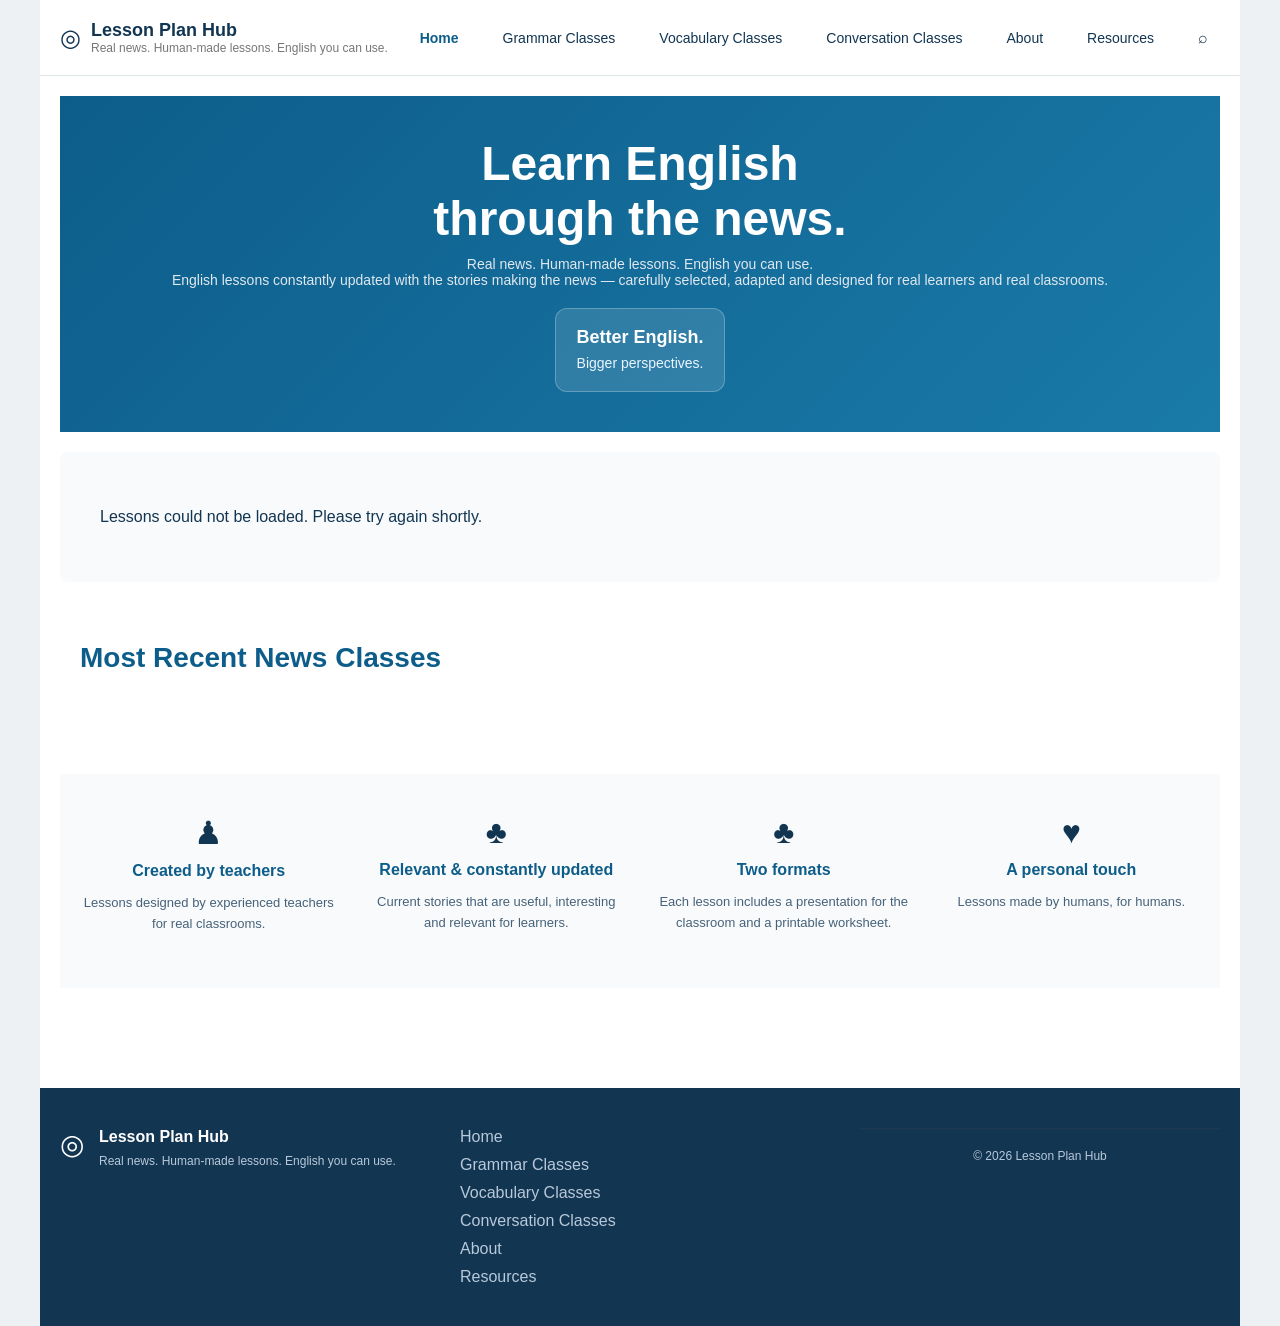
==== commit 317660fe: "Update navigation links in index.html" ====
--- a/index.html
+++ b/index.html
@@ -12,23 +12,17 @@
   <div class="page-shell">
     <header class="site-header">
       <a class="brand" href="#top" aria-label="Lesson Plan Hub home"><span class="brand-mark" aria-hidden="true">◎</span><span><strong>Lesson Plan Hub</strong><small>Real news. Human-made lessons. English you can use.</small></span></a>
-      <nav aria-label="Main navigation"><a class="active" href="#top">Home</a><a href="#lessons">Lessons</a><a href="classes.html">Classes</a><a href="about.html">About</a><a href="#resources">Resources</a><button class="search-button" id="searchButton" type="button" aria-label="Search lessons">⌕</button></nav>
+      <nav aria-label="Main navigation"><a class="active" href="#top">Home</a><a href="grammar.html">Grammar Classes</a><a href="vocabulary.html">Vocabulary Classes</a><a href="conversation.html">Conversation Classes</a><a href="about.html">About</a><a href="#resources">Resources</a><button class="search-button" id="searchButton" type="button" aria-label="Search lessons">⌕</button></nav>
     </header>
     <main id="top">
       <section class="hero"><div class="hero-copy"><h1>Learn English<br>through the news.</h1><p class="hero-tagline">Real news. Human-made lessons. English you can use.</p><p>English lessons constantly updated with the stories making the news — carefully selected, adapted and designed for real learners and real classrooms.</p></div><div class="hero-badge">Better English.<br><span>Bigger perspectives.</span></div></section>
       
       <section id="today" class="today lesson-feature" aria-labelledby="today-title"></section>
       
-      <section id="lessons" class="browse section" aria-labelledby="browse-title">
-        <div class="section-heading"><h2 id="browse-title">Browse lessons</h2><a href="#latest">View all lessons <span>→</span></a></div>
-        <div class="filters" id="filters" aria-label="Filter lessons by level and topic"></div>
-      </section>
-      
       <section id="latest" class="section latest" aria-labelledby="latest-title">
-        <div class="section-heading"><h2 id="latest-title">Latest lessons</h2><a href="#latest">View all lessons <span>→</span></a></div>
+        <div class="section-heading"><h2 id="latest-title">Most Recent News Classes</h2></div>
         <div class="lesson-grid" id="lessonGrid"></div>
-        <div class="lesson-grid" id="latestGrid"></div>
-        <p class="no-results" id="noResults" hidden>No lessons match those filters.</p>
+        <p class="no-results" id="noResults" hidden>No lessons available.</p>
       </section>
 
       <section class="values">
@@ -42,7 +36,7 @@
     <footer id="resources" class="site-footer">
       <div class="footer-inner">
         <div class="footer-brand"><span class="footer-mark">◎</span><div><strong>Lesson Plan Hub</strong><small>Real news. Human-made lessons. English you can use.</small></div></div>
-        <div class="footer-nav"><a href="#top">Home</a><a href="#lessons">Lessons</a><a href="classes.html">Classes</a><a href="about.html">About</a><a href="#resources">Resources</a></div>
+        <div class="footer-nav"><a href="#top">Home</a><a href="grammar.html">Grammar Classes</a><a href="vocabulary.html">Vocabulary Classes</a><a href="conversation.html">Conversation Classes</a><a href="about.html">About</a><a href="#resources">Resources</a></div>
         <div class="copy">&copy; 2026 Lesson Plan Hub</div>
       </div>
     </footer>
--- a/style.css
+++ b/style.css
@@ -1,512 +1 @@
-* {
-  box-sizing: border-box;
-}
-
-html {
-  scroll-behavior: smooth;
-}
-
-body {
-  margin: 0;
-  background: #edf1f3;
-  color: #123552;
-  font-family: Arial, Helvetica, sans-serif;
-}
-
-a {
-  text-decoration: none;
-  color: inherit;
-}
-
-.page-shell {
-  max-width: 1200px;
-  margin: 0 auto;
-  background: #fff;
-}
-
-.site-header {
-  display: flex;
-  justify-content: space-between;
-  align-items: center;
-  padding: 20px;
-  background: #fff;
-  border-bottom: 1px solid #dfe6ea;
-}
-
-.brand {
-  display: flex;
-  align-items: center;
-  gap: 10px;
-  font-size: 18px;
-}
-
-.brand-mark {
-  font-size: 24px;
-}
-
-.brand small {
-  display: block;
-  font-size: 12px;
-  color: #777;
-  font-weight: normal;
-}
-
-nav {
-  display: flex;
-  gap: 20px;
-  align-items: center;
-}
-
-nav a,
-nav button {
-  padding: 8px 12px;
-  color: #123552;
-  cursor: pointer;
-  border: none;
-  background: none;
-  font-size: 14px;
-  transition: color 0.2s;
-}
-
-nav a.active {
-  font-weight: bold;
-  color: #0d5d8a;
-}
-
-nav a:hover,
-nav button:hover {
-  color: #0d5d8a;
-}
-
-.search-button {
-  font-size: 16px;
-}
-
-main {
-  padding: 20px;
-}
-
-.hero {
-  display: grid;
-  grid-template-columns: 1.2fr 0.8fr;
-  gap: 30px;
-  align-items: center;
-  padding: 40px 20px;
-  background: linear-gradient(135deg, #0d5d8a 0%, #1a7aa8 100%);
-  color: white;
-}
-
-.hero-copy h1 {
-  font-size: 48px;
-  margin: 0 0 10px 0;
-}
-
-.hero-tagline {
-  font-size: 18px;
-  margin: 0 0 10px 0;
-}
-
-.hero-copy p {
-  font-size: 14px;
-  margin: 0;
-  color: #e0e8f0;
-}
-
-.hero-badge {
-  justify-self: end;
-  background: rgba(255, 255, 255, 0.12);
-  border: 1px solid rgba(255, 255, 255, 0.25);
-  padding: 16px 20px;
-  border-radius: 12px;
-  font-size: 18px;
-  line-height: 1.4;
-  font-weight: bold;
-  text-align: center;
-}
-
-.hero-badge span {
-  font-size: 14px;
-  font-weight: normal;
-  color: #eaf6ff;
-}
-
-.section-heading {
-  display: flex;
-  justify-content: space-between;
-  align-items: center;
-  padding: 20px 0;
-}
-
-.section-heading h2 {
-  font-size: 28px;
-  margin: 0;
-  color: #0d5d8a;
-}
-
-.section-heading a {
-  color: #0d5d8a;
-  font-weight: bold;
-  font-size: 14px;
-}
-
-.class-tabs {
-  display: flex;
-  flex-wrap: wrap;
-  gap: 8px;
-  margin: 20px 0 30px;
-  padding: 0 0 20px;
-  border-bottom: 2px solid #eee;
-}
-
-.tab-button {
-  background: white;
-  border: 2px solid #dfe6ea;
-  padding: 10px 18px;
-  border-radius: 20px;
-  cursor: pointer;
-  transition: all 0.2s;
-  font-size: 13px;
-  color: #123552;
-  font-weight: 500;
-}
-
-.tab-button:hover {
-  border-color: #0d5d8a;
-  color: #0d5d8a;
-}
-
-.tab-button.active {
-  background: #0d5d8a;
-  color: white;
-  border-color: #0d5d8a;
-}
-
-.filters {
-  display: flex;
-  flex-wrap: wrap;
-  gap: 12px;
-  align-items: center;
-  margin: 20px 0;
-}
-
-.filters button {
-  background: white;
-  border: 2px solid #dfe6ea;
-  padding: 10px 18px;
-  border-radius: 20px;
-  cursor: pointer;
-  transition: all 0.2s;
-  font-size: 13px;
-  color: #123552;
-}
-
-.filters button:hover {
-  border-color: #0d5d8a;
-  color: #0d5d8a;
-}
-
-.filters button.selected {
-  background: #0d5d8a;
-  color: white;
-  border-color: #0d5d8a;
-}
-
-.filters .divider {
-  display: none;
-}
-
-.today {
-  display: grid;
-  grid-template-columns: 1fr 1fr;
-  gap: 40px;
-  padding: 40px;
-  background: #f9fafb;
-  border-radius: 8px;
-  margin: 20px 0;
-}
-
-.today-copy {
-  display: flex;
-  flex-direction: column;
-  justify-content: center;
-}
-
-.today-copy h2 {
-  font-size: 32px;
-  margin: 10px 0;
-  color: #0d5d8a;
-}
-
-.pill {
-  background: #0d5d8a;
-  color: white;
-  padding: 6px 12px;
-  border-radius: 20px;
-  font-size: 12px;
-  font-weight: bold;
-  width: fit-content;
-  margin-bottom: 10px;
-}
-
-.meta {
-  display: flex;
-  flex-wrap: wrap;
-  gap: 8px;
-  margin: 8px 0 10px;
-}
-
-.meta span {
-  background: #f0f3f6;
-  padding: 4px 8px;
-  border-radius: 3px;
-  font-size: 12px;
-  color: #888;
-}
-
-.lesson-image {
-  display: block;
-  min-height: 300px;
-  border-radius: 8px;
-  background-size: cover;
-  background-position: center;
-}
-
-.lesson-card {
-  background: white;
-  border: 1px solid #dfe6ea;
-  border-radius: 8px;
-  overflow: hidden;
-  transition: transform 0.2s, box-shadow 0.2s;
-}
-
-.lesson-card:hover {
-  transform: translateY(-4px);
-  box-shadow: 0 4px 12px rgba(13, 93, 138, 0.15);
-}
-
-.thumb {
-  height: 180px;
-  width: 100%;
-  background-size: cover;
-  background-position: center;
-}
-
-.card-body {
-  padding: 12px;
-}
-
-.card-body h3 {
-  font-size: 16px;
-  margin: 12px 0 8px;
-  color: #0d5d8a;
-}
-
-.card-links {
-  display: flex;
-  flex-wrap: wrap;
-  gap: 8px;
-  margin-top: 12px;
-}
-
-.card-links a {
-  color: #0d5d8a;
-  font-weight: bold;
-  font-size: 13px;
-}
-
-.button {
-  display: inline-block;
-  background: #0d5d8a;
-  color: white;
-  padding: 10px 18px;
-  border-radius: 4px;
-  font-weight: bold;
-  transition: background 0.2s;
-}
-
-.button:hover {
-  background: #0a4563;
-}
-
-.button.outline {
-  background: white;
-  border: 1px solid #0d5d8a;
-  color: #0d5d8a;
-}
-
-.actions {
-  display: flex;
-  flex-wrap: wrap;
-  gap: 10px;
-  margin-top: 14px;
-}
-
-.lesson-grid {
-  display: grid;
-  grid-template-columns: repeat(auto-fill, minmax(280px, 1fr));
-  gap: 20px;
-  padding: 20px 0;
-}
-
-.lesson-card p {
-  font-size: 13px;
-  line-height: 1.6;
-  color: #46627a;
-  margin: 8px 0;
-}
-
-.no-results {
-  text-align: center;
-  color: #999;
-  padding: 40px 20px;
-}
-
-.values {
-  display: grid;
-  grid-template-columns: repeat(auto-fit, minmax(200px, 1fr));
-  gap: 30px;
-  padding: 40px 20px;
-  background: #f9fafb;
-  margin: 40px 0;
-  text-align: center;
-}
-
-.values span {
-  font-size: 32px;
-  display: block;
-  margin-bottom: 10px;
-}
-
-.values h3 {
-  font-size: 16px;
-  color: #0d5d8a;
-  margin: 10px 0;
-}
-
-.values p {
-  font-size: 13px;
-  color: #46627a;
-  line-height: 1.6;
-}
-
-.site-footer {
-  background: #123552;
-  color: white;
-  padding: 40px 20px;
-  margin-top: 40px;
-}
-
-.footer-inner {
-  max-width: 1200px;
-  margin: 0 auto;
-  display: grid;
-  grid-template-columns: repeat(auto-fit, minmax(200px, 1fr));
-  gap: 40px;
-}
-
-.footer-brand {
-  display: flex;
-  gap: 15px;
-  align-items: flex-start;
-}
-
-.footer-mark {
-  font-size: 28px;
-}
-
-.footer-brand strong {
-  display: block;
-  font-size: 16px;
-  margin-bottom: 5px;
-}
-
-.footer-brand small {
-  font-size: 12px;
-  color: #b8c9d9;
-}
-
-.footer-nav {
-  display: flex;
-  flex-direction: column;
-  gap: 10px;
-}
-
-.footer-nav a {
-  color: #b8c9d9;
-}
-
-.footer-nav a:hover {
-  color: white;
-}
-
-.copy {
-  font-size: 12px;
-  color: #b8c9d9;
-  text-align: center;
-  padding-top: 20px;
-  border-top: 1px solid #1d3a52;
-}
-
-@media (max-width: 768px) {
-  .hero {
-    grid-template-columns: 1fr;
-    gap: 20px;
-  }
-
-  .hero-copy h1 {
-    font-size: 32px;
-  }
-
-  .today {
-    grid-template-columns: 1fr;
-    gap: 20px;
-  }
-
-  .filters {
-    gap: 6px;
-  }
-
-  .filters button {
-    padding: 6px 12px;
-    font-size: 12px;
-  }
-
-  .class-tabs {
-    gap: 6px;
-  }
-
-  .tab-button {
-    padding: 8px 12px;
-    font-size: 12px;
-  }
-
-  .filters .divider {
-    display: inline-block;
-    width: 2px;
-    height: 24px;
-    margin: 0 8px;
-    background: #dfe6ea;
-  }
-}
-
-.about-section {
-  max-width: 1000px;
-  margin: 30px auto;
-  padding: 30px;
-  background: #fff;
-  border: 1px solid #dfe6ea;
-  border-radius: 12px;
-  color: #123552;
-}
-
-.about-section h2 {
-  margin-top: 0;
-  font-size: 22px;
-  color: #0d5d8a;
-}
-
-.about-section p {
-  font-size: 13px;
-  line-height: 1.6;
-  color: #46627a;
-}
+*{box-sizing:border-box}html{scroll-behavior:smooth}body{margin:0;background:#edf1f3;color:#123552;font-family:Arial,Helvetica,sans-serif}a{text-decoration:none;color:inherit}.page-shell{max-width:1200px;margin:0 auto;background:#fff}.site-header{display:flex;justify-content:space-between;align-items:center;padding:20px;background:#fff;border-bottom:1px solid #dfe6ea}.brand{display:flex;align-items:center;gap:10px;font-size:18px}.brand-mark{font-size:24px}.brand small{display:block;font-size:12px;color:#777;font-weight:normal}nav{display:flex;gap:20px;align-items:center}nav a,nav button{padding:8px 12px;color:#123552;cursor:pointer;border:none;background:none;font-size:14px;transition:color 0.2s}nav a.active{font-weight:bold;color:#0d5d8a}nav a:hover,nav button:hover{color:#0d5d8a}.search-button{font-size:16px}.section-heading{display:flex;justify-content:space-between;align-items:center;padding:20px}main{padding:20px}.hero{padding:40px 20px;text-align:center;background:linear-gradient(135deg, #0d5d8a 0%, #1a7aa8 100%);color:white}.hero-copy h1{font-size:48px;margin:0 0 10px 0}.hero-tagline{font-size:18px;margin:0 0 10px 0}.hero-copy p{font-size:14px;margin:0;color:#e0e8f0}.hero-copy a{color:white;border:2px solid white;padding:10px 20px;display:inline-block;margin-top:15px;border-radius:4px;transition:all 0.2s}.hero-copy a:hover{background:white;color:#0d5d8a}.hero-badge{display:inline-block;background:rgba(255,255,255,0.12);border:1px solid rgba(255,255,255,0.25);padding:16px 20px;border-radius:12px;font-size:18px;line-height:1.4;font-weight:bold;margin-top:20px}.hero-badge span{font-size:14px;font-weight:normal;color:#eaf6ff}.today{display:grid;grid-template-columns:1fr 1fr;gap:40px;padding:40px;background:#f9fafb;border-radius:8px;margin:20px 0}.today-copy{display:flex;flex-direction:column;justify-content:center}.today-copy h2{font-size:32px;margin:10px 0;color:#0d5d8a}.pill{background:#0d5d8a;color:white;padding:6px 12px;border-radius:20px;font-size:12px;font-weight:bold;width:fit-content;margin-bottom:10px}.meta{display:flex;gap:12px;flex-wrap:wrap;margin:8px 0 15px;font-size:12px}.meta span{background:#f0f3f6;padding:6px 10px;border-radius:4px;color:#666}.today-image{background-size:cover;background-position:center;border-radius:8px;min-height:300px}.today-copy p{font-size:16px;line-height:1.6;color:#46627a;margin:10px 0}.actions{display:flex;gap:10px;margin-top:15px;flex-wrap:wrap}.button{display:inline-block;background:#0d5d8a;color:white;padding:10px 16px;border-radius:4px;font-size:13px;font-weight:bold;transition:background 0.2s}.button:hover{background:#0a4563}.button.outline{background:white;border:1px solid #0d5d8a;color:#0d5d8a}.filters{display:flex;flex-wrap:wrap;gap:8px;margin:20px 0;align-items:center}.filters button{background:white;border:2px solid #dfe6ea;padding:8px 14px;border-radius:20px;cursor:pointer;transition:all 0.2s;font-size:12px;color:#123552}.filters button:hover{border-color:#0d5d8a;color:#0d5d8a}.filters button.selected{background:#0d5d8a;color:white;border-color:#0d5d8a}.filters .divider{display:none}@media (min-width:768px){.filters{gap:12px}.filters button{padding:10px 16px;font-size:13px}.filters .divider{display:inline-block;width:1px;height:20px;background:#dfe6ea;margin:0 8px}}.lesson-grid{display:grid;grid-template-columns:repeat(auto-fill, minmax(260px, 1fr));gap:20px;padding:20px 0}.lesson-card{background:white;border:1px solid #dfe6ea;border-radius:8px;overflow:hidden;transition:transform 0.2s, box-shadow 0.2s;display:flex;flex-direction:column}.lesson-card:hover{transform:translateY(-4px);box-shadow:0 4px 12px rgba(13,93,138,0.15)}.thumb{height:160px;background-size:cover;background-position:center;width:100%}.card-body{padding:16px;display:flex;flex-direction:column;flex-grow:1}.card-body h3{font-size:15px;margin:0 0 10px 0;font-weight:bold;color:#0d5d8a;line-height:1.3}.card-body p{font-size:11px;line-height:1.8;color:#666;margin:0 0 10px 0;display:flex;flex-wrap:wrap;gap:8px}.card-body p span{background:#f5f7fa;padding:4px 8px;border-radius:3px;white-space:nowrap}.card-links{display:flex;gap:10px;flex-wrap:wrap;margin-top:auto}.card-links a{font-size:12px;color:#0d5d8a;font-weight:bold;transition:color 0.2s}.card-links a:hover{color:#0a4563}.section{margin:40px 0}.section-heading h2{font-size:28px;margin:0;color:#0d5d8a}.section-heading a{color:#0d5d8a;font-weight:bold;font-size:14px}.section-heading a:hover{color:#0a4563}.no-results{text-align:center;color:#999;padding:40px 20px}.values{display:grid;grid-template-columns:repeat(auto-fit, minmax(200px, 1fr));gap:30px;padding:40px 20px;background:#f9fafb;margin:40px 0;text-align:center}.values span{font-size:32px;display:block;margin-bottom:10px}.values h3{font-size:16px;color:#0d5d8a;margin:10px 0}.values p{font-size:13px;color:#46627a;line-height:1.6}.site-footer{background:#123552;color:white;padding:40px 20px;margin-top:40px}.footer-inner{max-width:1200px;margin:0 auto;display:grid;grid-template-columns:repeat(auto-fit, minmax(200px, 1fr));gap:40px}.footer-brand{display:flex;gap:15px;align-items:flex-start}.footer-mark{font-size:28px}.footer-brand strong{display:block;font-size:16px;margin-bottom:5px}.footer-brand small{font-size:12px;color:#b8c9d9}.footer-nav{display:flex;flex-direction:column;gap:10px}.footer-nav a{color:#b8c9d9;transition:color 0.2s}.footer-nav a:hover{color:white}.copy{font-size:12px;color:#b8c9d9;text-align:center;padding-top:20px;border-top:1px solid #1d3a52}@media (max-width:768px){.today{grid-template-columns:1fr;gap:20px}.hero-copy h1{font-size:32px}.lesson-grid{grid-template-columns:1fr}.filters{gap:6px}.filters button{padding:6px 12px;font-size:11px}}.about-section{max-width:1000px;margin:30px auto;padding:30px;background:#fff;border:1px solid #dfe6ea;border-radius:12px;color:#123552}.about-section h2{margin-top:0;font-size:22px;color:#0d5d8a}.about-section p{font-size:13px;line-height:1.6;color:#46627a}.class-filters{display:flex;flex-wrap:wrap;gap:8px;margin:20px 0;align-items:center}.class-filters button{background:white;border:2px solid #dfe6ea;padding:8px 14px;border-radius:20px;cursor:pointer;transition:all 0.2s;font-size:12px;color:#123552}.class-filters button:hover{border-color:#0d5d8a;color:#0d5d8a}.class-filters button.selected{background:#0d5d8a;color:white;border-color:#0d5d8a}.class-filters .divider{display:none}@media (min-width:768px){.class-filters{gap:12px}.class-filters button{padding:10px 16px;font-size:13px}.class-filters .divider{display:inline-block;width:1px;height:20px;background:#dfe6ea;margin:0 8px}}.class-section{margin:40px 0;padding:20px 0;border-top:1px solid #dfe6ea}.class-section:first-of-type{border-top:none}.section-desc{font-size:14px;color:#46627a;margin:10px 0 20px}
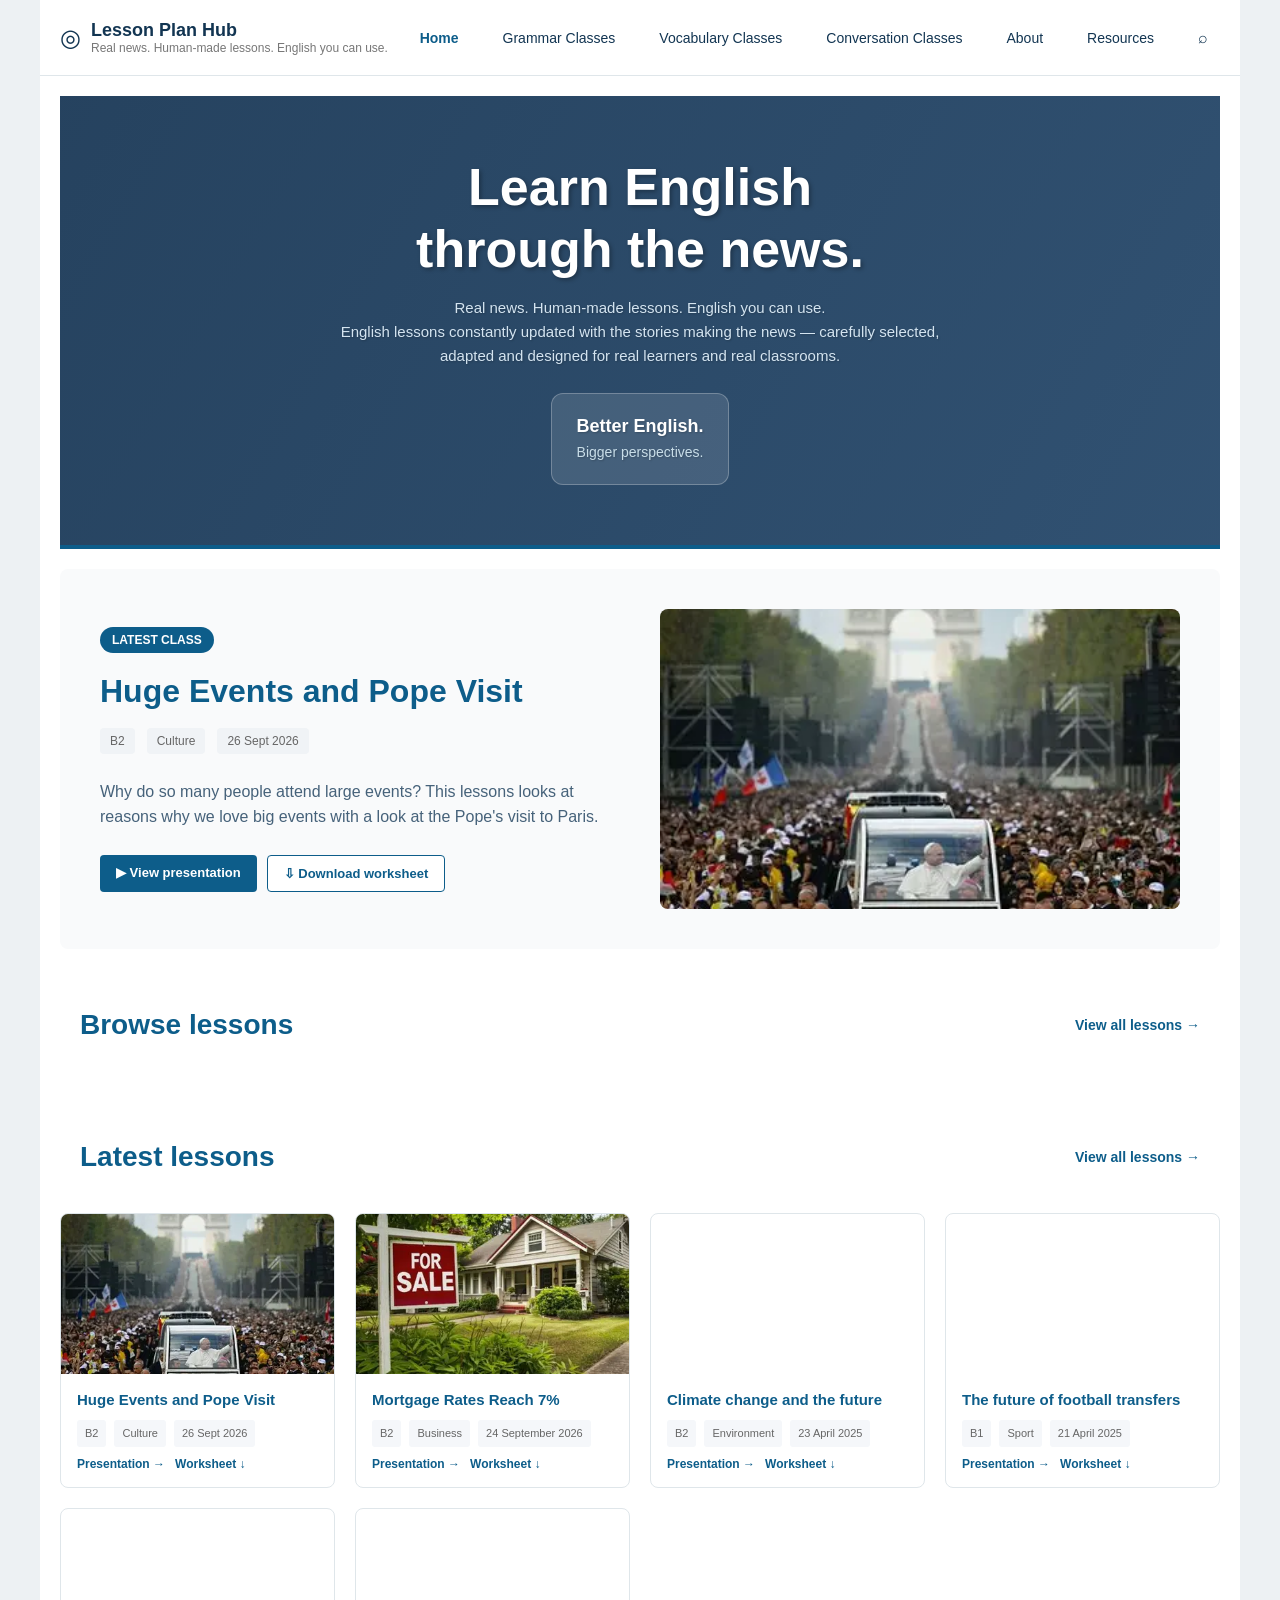
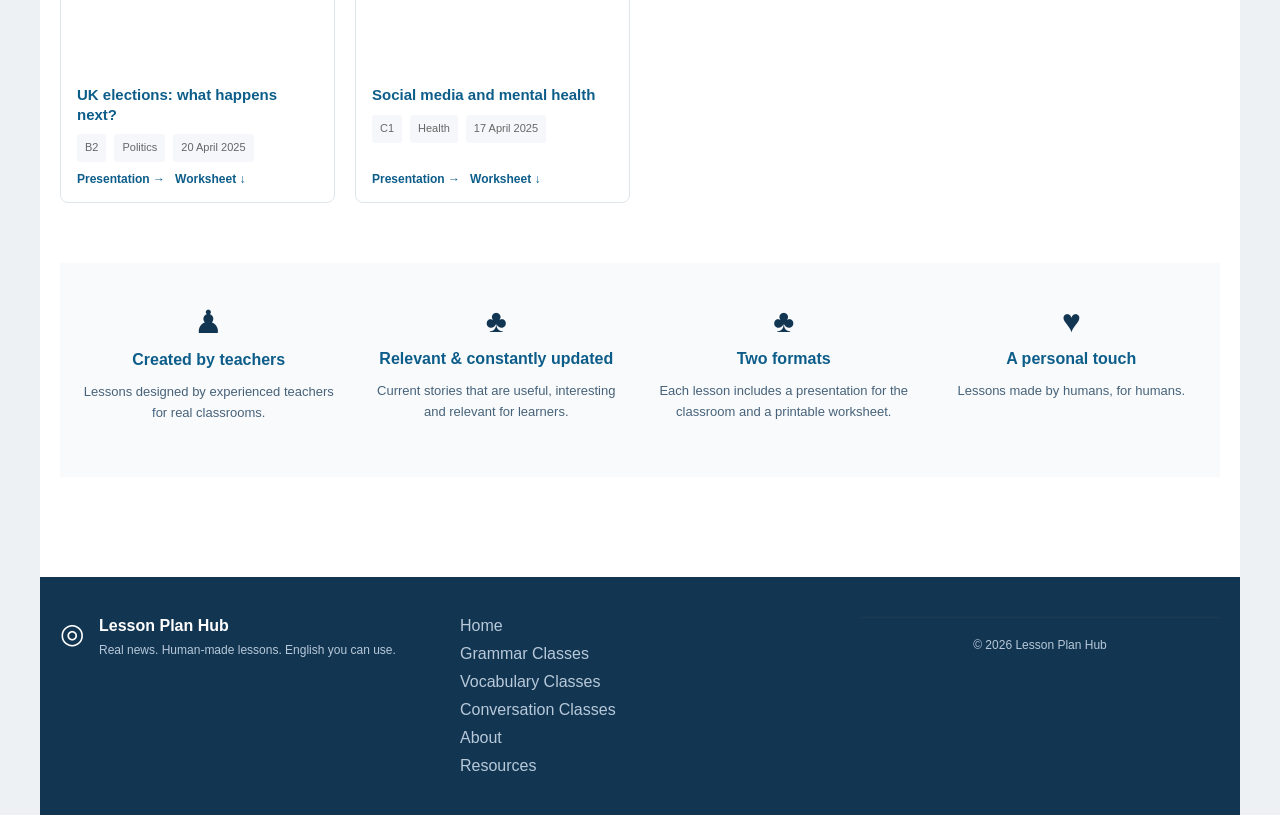
==== commit 8aa25c06: "Add lessons section and update latest lessons heading" ====
--- a/index.html
+++ b/index.html
@@ -19,10 +19,15 @@
       
       <section id="today" class="today lesson-feature" aria-labelledby="today-title"></section>
       
+      <section id="lessons" class="browse section" aria-labelledby="browse-title">
+        <div class="section-heading"><h2 id="browse-title">Browse lessons</h2><a href="#latest">View all lessons <span>→</span></a></div>
+        <div class="filters" id="filters" aria-label="Filter lessons by level and topic"></div>
+      </section>
+      
       <section id="latest" class="section latest" aria-labelledby="latest-title">
-        <div class="section-heading"><h2 id="latest-title">Most Recent News Classes</h2></div>
+        <div class="section-heading"><h2 id="latest-title">Latest lessons</h2><a href="#latest">View all lessons <span>→</span></a></div>
         <div class="lesson-grid" id="lessonGrid"></div>
-        <p class="no-results" id="noResults" hidden>No lessons available.</p>
+        <p class="no-results" id="noResults" hidden>No lessons match those filters.</p>
       </section>
 
       <section class="values">
--- a/style.css
+++ b/style.css
@@ -1 +1 @@
-*{box-sizing:border-box}html{scroll-behavior:smooth}body{margin:0;background:#edf1f3;color:#123552;font-family:Arial,Helvetica,sans-serif}a{text-decoration:none;color:inherit}.page-shell{max-width:1200px;margin:0 auto;background:#fff}.site-header{display:flex;justify-content:space-between;align-items:center;padding:20px;background:#fff;border-bottom:1px solid #dfe6ea}.brand{display:flex;align-items:center;gap:10px;font-size:18px}.brand-mark{font-size:24px}.brand small{display:block;font-size:12px;color:#777;font-weight:normal}nav{display:flex;gap:20px;align-items:center}nav a,nav button{padding:8px 12px;color:#123552;cursor:pointer;border:none;background:none;font-size:14px;transition:color 0.2s}nav a.active{font-weight:bold;color:#0d5d8a}nav a:hover,nav button:hover{color:#0d5d8a}.search-button{font-size:16px}.section-heading{display:flex;justify-content:space-between;align-items:center;padding:20px}main{padding:20px}.hero{padding:40px 20px;text-align:center;background:linear-gradient(135deg, #0d5d8a 0%, #1a7aa8 100%);color:white}.hero-copy h1{font-size:48px;margin:0 0 10px 0}.hero-tagline{font-size:18px;margin:0 0 10px 0}.hero-copy p{font-size:14px;margin:0;color:#e0e8f0}.hero-copy a{color:white;border:2px solid white;padding:10px 20px;display:inline-block;margin-top:15px;border-radius:4px;transition:all 0.2s}.hero-copy a:hover{background:white;color:#0d5d8a}.hero-badge{display:inline-block;background:rgba(255,255,255,0.12);border:1px solid rgba(255,255,255,0.25);padding:16px 20px;border-radius:12px;font-size:18px;line-height:1.4;font-weight:bold;margin-top:20px}.hero-badge span{font-size:14px;font-weight:normal;color:#eaf6ff}.today{display:grid;grid-template-columns:1fr 1fr;gap:40px;padding:40px;background:#f9fafb;border-radius:8px;margin:20px 0}.today-copy{display:flex;flex-direction:column;justify-content:center}.today-copy h2{font-size:32px;margin:10px 0;color:#0d5d8a}.pill{background:#0d5d8a;color:white;padding:6px 12px;border-radius:20px;font-size:12px;font-weight:bold;width:fit-content;margin-bottom:10px}.meta{display:flex;gap:12px;flex-wrap:wrap;margin:8px 0 15px;font-size:12px}.meta span{background:#f0f3f6;padding:6px 10px;border-radius:4px;color:#666}.today-image{background-size:cover;background-position:center;border-radius:8px;min-height:300px}.today-copy p{font-size:16px;line-height:1.6;color:#46627a;margin:10px 0}.actions{display:flex;gap:10px;margin-top:15px;flex-wrap:wrap}.button{display:inline-block;background:#0d5d8a;color:white;padding:10px 16px;border-radius:4px;font-size:13px;font-weight:bold;transition:background 0.2s}.button:hover{background:#0a4563}.button.outline{background:white;border:1px solid #0d5d8a;color:#0d5d8a}.filters{display:flex;flex-wrap:wrap;gap:8px;margin:20px 0;align-items:center}.filters button{background:white;border:2px solid #dfe6ea;padding:8px 14px;border-radius:20px;cursor:pointer;transition:all 0.2s;font-size:12px;color:#123552}.filters button:hover{border-color:#0d5d8a;color:#0d5d8a}.filters button.selected{background:#0d5d8a;color:white;border-color:#0d5d8a}.filters .divider{display:none}@media (min-width:768px){.filters{gap:12px}.filters button{padding:10px 16px;font-size:13px}.filters .divider{display:inline-block;width:1px;height:20px;background:#dfe6ea;margin:0 8px}}.lesson-grid{display:grid;grid-template-columns:repeat(auto-fill, minmax(260px, 1fr));gap:20px;padding:20px 0}.lesson-card{background:white;border:1px solid #dfe6ea;border-radius:8px;overflow:hidden;transition:transform 0.2s, box-shadow 0.2s;display:flex;flex-direction:column}.lesson-card:hover{transform:translateY(-4px);box-shadow:0 4px 12px rgba(13,93,138,0.15)}.thumb{height:160px;background-size:cover;background-position:center;width:100%}.card-body{padding:16px;display:flex;flex-direction:column;flex-grow:1}.card-body h3{font-size:15px;margin:0 0 10px 0;font-weight:bold;color:#0d5d8a;line-height:1.3}.card-body p{font-size:11px;line-height:1.8;color:#666;margin:0 0 10px 0;display:flex;flex-wrap:wrap;gap:8px}.card-body p span{background:#f5f7fa;padding:4px 8px;border-radius:3px;white-space:nowrap}.card-links{display:flex;gap:10px;flex-wrap:wrap;margin-top:auto}.card-links a{font-size:12px;color:#0d5d8a;font-weight:bold;transition:color 0.2s}.card-links a:hover{color:#0a4563}.section{margin:40px 0}.section-heading h2{font-size:28px;margin:0;color:#0d5d8a}.section-heading a{color:#0d5d8a;font-weight:bold;font-size:14px}.section-heading a:hover{color:#0a4563}.no-results{text-align:center;color:#999;padding:40px 20px}.values{display:grid;grid-template-columns:repeat(auto-fit, minmax(200px, 1fr));gap:30px;padding:40px 20px;background:#f9fafb;margin:40px 0;text-align:center}.values span{font-size:32px;display:block;margin-bottom:10px}.values h3{font-size:16px;color:#0d5d8a;margin:10px 0}.values p{font-size:13px;color:#46627a;line-height:1.6}.site-footer{background:#123552;color:white;padding:40px 20px;margin-top:40px}.footer-inner{max-width:1200px;margin:0 auto;display:grid;grid-template-columns:repeat(auto-fit, minmax(200px, 1fr));gap:40px}.footer-brand{display:flex;gap:15px;align-items:flex-start}.footer-mark{font-size:28px}.footer-brand strong{display:block;font-size:16px;margin-bottom:5px}.footer-brand small{font-size:12px;color:#b8c9d9}.footer-nav{display:flex;flex-direction:column;gap:10px}.footer-nav a{color:#b8c9d9;transition:color 0.2s}.footer-nav a:hover{color:white}.copy{font-size:12px;color:#b8c9d9;text-align:center;padding-top:20px;border-top:1px solid #1d3a52}@media (max-width:768px){.today{grid-template-columns:1fr;gap:20px}.hero-copy h1{font-size:32px}.lesson-grid{grid-template-columns:1fr}.filters{gap:6px}.filters button{padding:6px 12px;font-size:11px}}.about-section{max-width:1000px;margin:30px auto;padding:30px;background:#fff;border:1px solid #dfe6ea;border-radius:12px;color:#123552}.about-section h2{margin-top:0;font-size:22px;color:#0d5d8a}.about-section p{font-size:13px;line-height:1.6;color:#46627a}.class-filters{display:flex;flex-wrap:wrap;gap:8px;margin:20px 0;align-items:center}.class-filters button{background:white;border:2px solid #dfe6ea;padding:8px 14px;border-radius:20px;cursor:pointer;transition:all 0.2s;font-size:12px;color:#123552}.class-filters button:hover{border-color:#0d5d8a;color:#0d5d8a}.class-filters button.selected{background:#0d5d8a;color:white;border-color:#0d5d8a}.class-filters .divider{display:none}@media (min-width:768px){.class-filters{gap:12px}.class-filters button{padding:10px 16px;font-size:13px}.class-filters .divider{display:inline-block;width:1px;height:20px;background:#dfe6ea;margin:0 8px}}.class-section{margin:40px 0;padding:20px 0;border-top:1px solid #dfe6ea}.class-section:first-of-type{border-top:none}.section-desc{font-size:14px;color:#46627a;margin:10px 0 20px}
+*{box-sizing:border-box}html{scroll-behavior:smooth}body{margin:0;background:#edf1f3;color:#123552;font-family:Arial,Helvetica,sans-serif}a{text-decoration:none;color:inherit}.page-shell{max-width:1200px;margin:0 auto;background:#fff}.site-header{display:flex;justify-content:space-between;align-items:center;padding:20px;background:#fff;border-bottom:1px solid #dfe6ea}.brand{display:flex;align-items:center;gap:10px;font-size:18px}.brand-mark{font-size:24px}.brand small{display:block;font-size:12px;color:#777;font-weight:normal}nav{display:flex;gap:20px;align-items:center;flex-wrap:wrap}nav a,nav button{padding:8px 12px;color:#123552;cursor:pointer;border:none;background:none;font-size:14px;transition:color 0.2s}nav a.active{font-weight:bold;color:#0d5d8a}nav a:hover,nav button:hover{color:#0d5d8a}.search-button{font-size:16px}.section-heading{display:flex;justify-content:space-between;align-items:center;padding:20px}main{padding:20px}.hero{padding:60px 40px;text-align:center;background:linear-gradient(120deg, rgba(25,55,85,0.95) 0%, rgba(40,75,110,0.95) 100%),url('data:image/svg+xml,<svg xmlns="http://www.w3.org/2000/svg" width="100" height="100"><text x="10" y="30" font-size="14" fill="rgba(255,255,255,0.08)" font-family="Georgia,serif">Lorem ipsum dolor sit amet consectetur adipiscing elit sed do eiusmod tempor incididunt ut labore et dolore magna aliqua</text><text x="10" y="50" font-size="14" fill="rgba(255,255,255,0.08)" font-family="Georgia,serif">Ut enim ad minim veniam quis nostrud exercitation ullamco laboris nisi ut aliquip ex ea commodo consequat</text><text x="10" y="70" font-size="14" fill="rgba(255,255,255,0.08)" font-family="Georgia,serif">Duis aute irure dolor in reprehenderit in voluptate velit esse cillum dolore eu fugiat nulla pariatur</text></svg>');background-size:cover;background-position:center;background-attachment:fixed;color:white;position:relative;overflow:hidden;border-bottom:4px solid #0d5d8a}.hero-copy{position:relative;z-index:1;max-width:650px;margin:0 auto}.hero-copy h1{font-size:52px;margin:0 0 15px 0;line-height:1.2;font-weight:bold;text-shadow:2px 2px 4px rgba(0,0,0,0.3)}.hero-tagline{font-size:20px;margin:0 0 15px 0;font-weight:500;text-shadow:1px 1px 3px rgba(0,0,0,0.2)}.hero-copy p{font-size:15px;margin:0;color:#d4e4f0;line-height:1.6;text-shadow:1px 1px 2px rgba(0,0,0,0.2)}.hero-badge{display:inline-block;background:rgba(255,255,255,0.12);border:1px solid rgba(255,255,255,0.25);padding:20px 24px;border-radius:12px;font-size:18px;line-height:1.4;font-weight:bold;margin-top:25px;text-shadow:1px 1px 2px rgba(0,0,0,0.2)}.hero-badge span{font-size:14px;font-weight:normal;color:#c8dde8}.today{display:grid;grid-template-columns:1fr 1fr;gap:40px;padding:40px;background:#f9fafb;border-radius:8px;margin:20px 0;align-items:center}.today-copy{display:flex;flex-direction:column;justify-content:center}.today-copy h2{font-size:32px;margin:10px 0;color:#0d5d8a}.pill{background:#0d5d8a;color:white;padding:6px 12px;border-radius:20px;font-size:12px;font-weight:bold;width:fit-content;margin-bottom:10px}.meta{display:flex;gap:12px;flex-wrap:wrap;margin:8px 0 15px;font-size:12px}.meta span{background:#f0f3f6;padding:6px 10px;border-radius:4px;color:#666}.lesson-image{background-size:cover;background-position:center;border-radius:8px;min-height:300px;width:100%}.today-copy p{font-size:16px;line-height:1.6;color:#46627a;margin:10px 0}.actions{display:flex;gap:10px;margin-top:15px;flex-wrap:wrap}.button{display:inline-block;background:#0d5d8a;color:white;padding:10px 16px;border-radius:4px;font-size:13px;font-weight:bold;transition:background 0.2s}.button:hover{background:#0a4563}.button.outline{background:white;border:1px solid #0d5d8a;color:#0d5d8a}.filters{display:flex;flex-wrap:wrap;gap:8px;margin:20px 0;align-items:center}.filters button{background:white;border:2px solid #dfe6ea;padding:8px 14px;border-radius:20px;cursor:pointer;transition:all 0.2s;font-size:12px;color:#123552}.filters button:hover{border-color:#0d5d8a;color:#0d5d8a}.filters button.selected{background:#0d5d8a;color:white;border-color:#0d5d8a}.filters .divider{display:none}@media (min-width:768px){.filters{gap:12px}.filters button{padding:10px 16px;font-size:13px}.filters .divider{display:inline-block;width:1px;height:20px;background:#dfe6ea;margin:0 8px}}.lesson-grid{display:grid;grid-template-columns:repeat(auto-fill, minmax(260px, 1fr));gap:20px;padding:20px 0}.lesson-card{background:white;border:1px solid #dfe6ea;border-radius:8px;overflow:hidden;transition:transform 0.2s, box-shadow 0.2s;display:flex;flex-direction:column}.lesson-card:hover{transform:translateY(-4px);box-shadow:0 4px 12px rgba(13,93,138,0.15)}.thumb{height:160px;background-size:cover;background-position:center;width:100%}.card-body{padding:16px;display:flex;flex-direction:column;flex-grow:1}.card-body h3{font-size:15px;margin:0 0 10px 0;font-weight:bold;color:#0d5d8a;line-height:1.3}.card-body p{font-size:11px;line-height:1.8;color:#666;margin:0 0 10px 0;display:flex;flex-wrap:wrap;gap:8px}.card-body p span{background:#f5f7fa;padding:4px 8px;border-radius:3px;white-space:nowrap}.card-links{display:flex;gap:10px;flex-wrap:wrap;margin-top:auto}.card-links a{font-size:12px;color:#0d5d8a;font-weight:bold;transition:color 0.2s}.card-links a:hover{color:#0a4563}.section{margin:40px 0}.section-heading h2{font-size:28px;margin:0;color:#0d5d8a}.section-heading a{color:#0d5d8a;font-weight:bold;font-size:14px}.section-heading a:hover{color:#0a4563}.no-results{text-align:center;color:#999;padding:40px 20px}.values{display:grid;grid-template-columns:repeat(auto-fit, minmax(200px, 1fr));gap:30px;padding:40px 20px;background:#f9fafb;margin:40px 0;text-align:center}.values span{font-size:32px;display:block;margin-bottom:10px}.values h3{font-size:16px;color:#0d5d8a;margin:10px 0}.values p{font-size:13px;color:#46627a;line-height:1.6}.site-footer{background:#123552;color:white;padding:40px 20px;margin-top:40px}.footer-inner{max-width:1200px;margin:0 auto;display:grid;grid-template-columns:repeat(auto-fit, minmax(200px, 1fr));gap:40px}.footer-brand{display:flex;gap:15px;align-items:flex-start}.footer-mark{font-size:28px}.footer-brand strong{display:block;font-size:16px;margin-bottom:5px}.footer-brand small{font-size:12px;color:#b8c9d9}.footer-nav{display:flex;flex-direction:column;gap:10px}.footer-nav a{color:#b8c9d9;transition:color 0.2s}.footer-nav a:hover{color:white}.copy{font-size:12px;color:#b8c9d9;text-align:center;padding-top:20px;border-top:1px solid #1d3a52}@media (max-width:768px){.today{grid-template-columns:1fr;gap:20px}.hero{padding:40px 20px}.hero-copy h1{font-size:36px}.lesson-grid{grid-template-columns:1fr}.filters{gap:6px}.filters button{padding:6px 12px;font-size:11px}}.about-section{max-width:1000px;margin:30px auto;padding:30px;background:#fff;border:1px solid #dfe6ea;border-radius:12px;color:#123552}.about-section h2{margin-top:0;font-size:22px;color:#0d5d8a}.about-section p{font-size:13px;line-height:1.6;color:#46627a}.class-filters{display:flex;flex-wrap:wrap;gap:8px;margin:20px 0;align-items:center}.class-filters button{background:white;border:2px solid #dfe6ea;padding:8px 14px;border-radius:20px;cursor:pointer;transition:all 0.2s;font-size:12px;color:#123552}.class-filters button:hover{border-color:#0d5d8a;color:#0d5d8a}.class-filters button.selected{background:#0d5d8a;color:white;border-color:#0d5d8a}.class-filters .divider{display:none}@media (min-width:768px){.class-filters{gap:12px}.class-filters button{padding:10px 16px;font-size:13px}.class-filters .divider{display:inline-block;width:1px;height:20px;background:#dfe6ea;margin:0 8px}}.class-section{margin:40px 0;padding:20px 0;border-top:1px solid #dfe6ea}.class-section:first-of-type{border-top:none}.section-desc{font-size:14px;color:#46627a;margin:10px 0 20px}
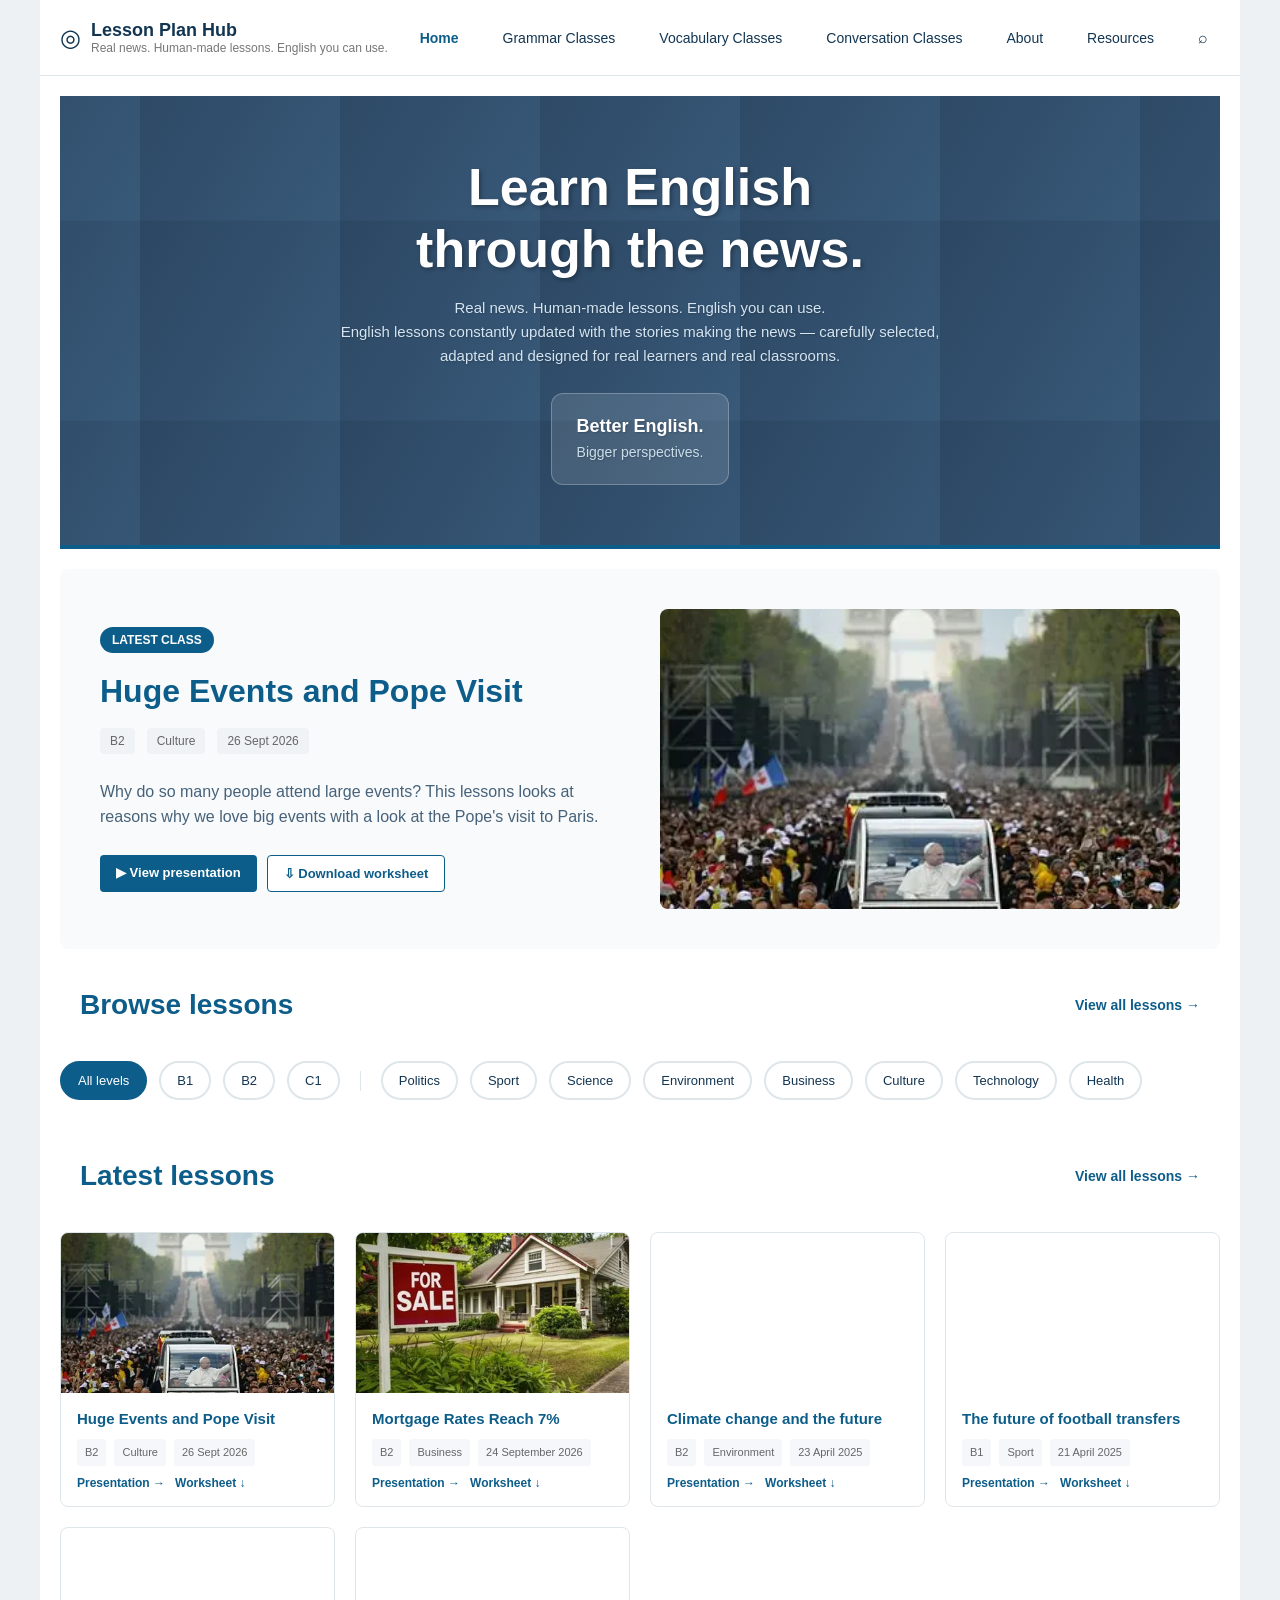
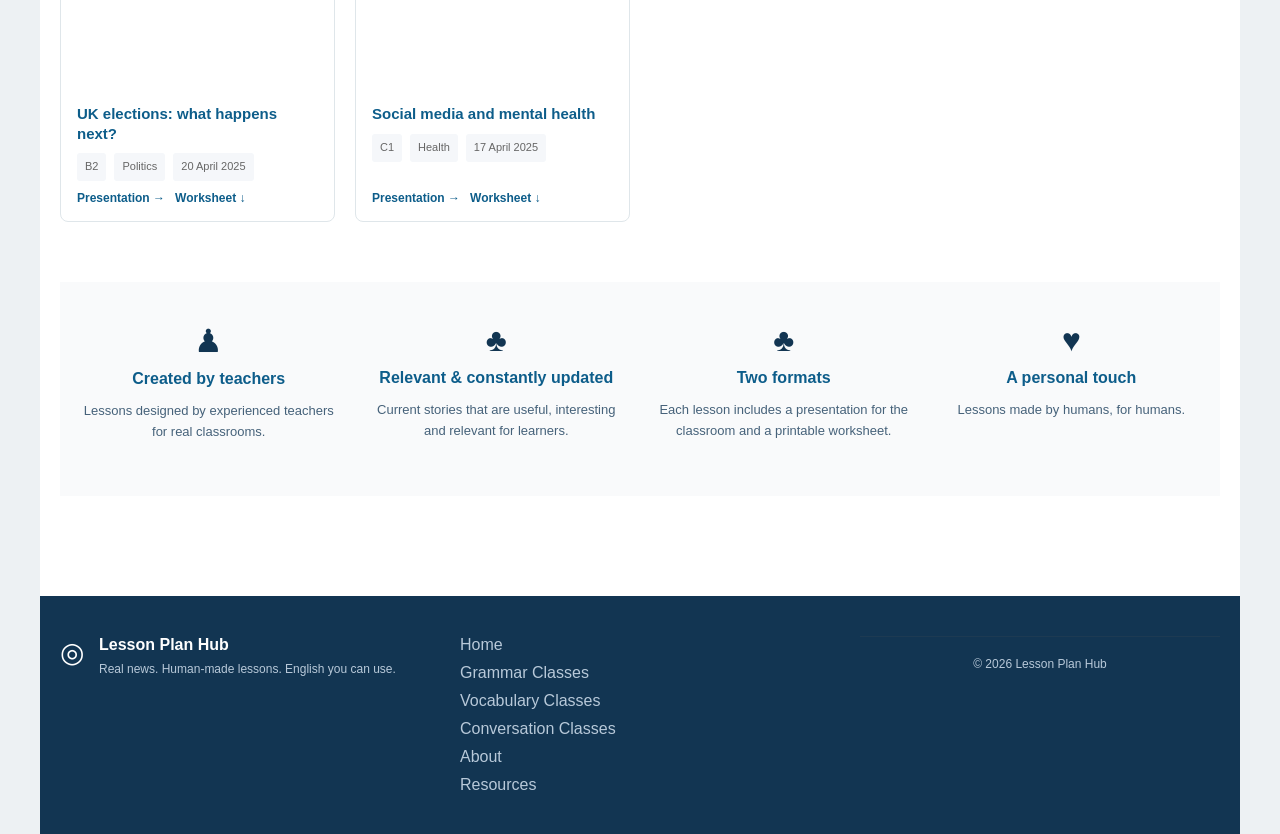
==== commit b6d2d07d: "Update index.html" ====
--- a/index.html
+++ b/index.html
@@ -12,20 +12,42 @@
   <div class="page-shell">
     <header class="site-header">
       <a class="brand" href="#top" aria-label="Lesson Plan Hub home"><span class="brand-mark" aria-hidden="true">◎</span><span><strong>Lesson Plan Hub</strong><small>Real news. Human-made lessons. English you can use.</small></span></a>
-      <nav aria-label="Main navigation"><a class="active" href="#top">Home</a><a href="grammar.html">Grammar Classes</a><a href="vocabulary.html">Vocabulary Classes</a><a href="conversation.html">Conversation Classes</a><a href="about.html">About</a><a href="#resources">Resources</a><button class="search-button" id="searchButton" type="button" aria-label="Search lessons">⌕</button></nav>
+      <nav aria-label="Main navigation">
+        <a class="active" href="#top">Home</a>
+        <a href="grammar.html">Grammar Classes</a>
+        <a href="vocabulary.html">Vocabulary Classes</a>
+        <a href="conversation.html">Conversation Classes</a>
+        <a href="about.html">About</a>
+        <a href="#resources">Resources</a>
+        <button class="search-button" id="searchButton" type="button" aria-label="Search lessons">⌕</button>
+      </nav>
     </header>
+
     <main id="top">
-      <section class="hero"><div class="hero-copy"><h1>Learn English<br>through the news.</h1><p class="hero-tagline">Real news. Human-made lessons. English you can use.</p><p>English lessons constantly updated with the stories making the news — carefully selected, adapted and designed for real learners and real classrooms.</p></div><div class="hero-badge">Better English.<br><span>Bigger perspectives.</span></div></section>
-      
+      <section class="hero">
+        <div class="hero-copy">
+          <h1>Learn English<br>through the news.</h1>
+          <p class="hero-tagline">Real news. Human-made lessons. English you can use.</p>
+          <p>English lessons constantly updated with the stories making the news — carefully selected, adapted and designed for real learners and real classrooms.</p>
+        </div>
+        <div class="hero-badge">Better English.<br><span>Bigger perspectives.</span></div>
+      </section>
+
       <section id="today" class="today lesson-feature" aria-labelledby="today-title"></section>
-      
+
       <section id="lessons" class="browse section" aria-labelledby="browse-title">
-        <div class="section-heading"><h2 id="browse-title">Browse lessons</h2><a href="#latest">View all lessons <span>→</span></a></div>
+        <div class="section-heading">
+          <h2 id="browse-title">Browse lessons</h2>
+          <a href="#latest">View all lessons <span>→</span></a>
+        </div>
         <div class="filters" id="filters" aria-label="Filter lessons by level and topic"></div>
       </section>
-      
+
       <section id="latest" class="section latest" aria-labelledby="latest-title">
-        <div class="section-heading"><h2 id="latest-title">Latest lessons</h2><a href="#latest">View all lessons <span>→</span></a></div>
+        <div class="section-heading">
+          <h2 id="latest-title">Latest lessons</h2>
+          <a href="#latest">View all lessons <span>→</span></a>
+        </div>
         <div class="lesson-grid" id="lessonGrid"></div>
         <p class="no-results" id="noResults" hidden>No lessons match those filters.</p>
       </section>
@@ -41,7 +63,14 @@
     <footer id="resources" class="site-footer">
       <div class="footer-inner">
         <div class="footer-brand"><span class="footer-mark">◎</span><div><strong>Lesson Plan Hub</strong><small>Real news. Human-made lessons. English you can use.</small></div></div>
-        <div class="footer-nav"><a href="#top">Home</a><a href="grammar.html">Grammar Classes</a><a href="vocabulary.html">Vocabulary Classes</a><a href="conversation.html">Conversation Classes</a><a href="about.html">About</a><a href="#resources">Resources</a></div>
+        <div class="footer-nav">
+          <a href="#top">Home</a>
+          <a href="grammar.html">Grammar Classes</a>
+          <a href="vocabulary.html">Vocabulary Classes</a>
+          <a href="conversation.html">Conversation Classes</a>
+          <a href="about.html">About</a>
+          <a href="#resources">Resources</a>
+        </div>
         <div class="copy">&copy; 2026 Lesson Plan Hub</div>
       </div>
     </footer>
--- a/style.css
+++ b/style.css
@@ -1 +1 @@
-*{box-sizing:border-box}html{scroll-behavior:smooth}body{margin:0;background:#edf1f3;color:#123552;font-family:Arial,Helvetica,sans-serif}a{text-decoration:none;color:inherit}.page-shell{max-width:1200px;margin:0 auto;background:#fff}.site-header{display:flex;justify-content:space-between;align-items:center;padding:20px;background:#fff;border-bottom:1px solid #dfe6ea}.brand{display:flex;align-items:center;gap:10px;font-size:18px}.brand-mark{font-size:24px}.brand small{display:block;font-size:12px;color:#777;font-weight:normal}nav{display:flex;gap:20px;align-items:center;flex-wrap:wrap}nav a,nav button{padding:8px 12px;color:#123552;cursor:pointer;border:none;background:none;font-size:14px;transition:color 0.2s}nav a.active{font-weight:bold;color:#0d5d8a}nav a:hover,nav button:hover{color:#0d5d8a}.search-button{font-size:16px}.section-heading{display:flex;justify-content:space-between;align-items:center;padding:20px}main{padding:20px}.hero{padding:60px 40px;text-align:center;background:linear-gradient(120deg, rgba(25,55,85,0.95) 0%, rgba(40,75,110,0.95) 100%),url('data:image/svg+xml,<svg xmlns="http://www.w3.org/2000/svg" width="100" height="100"><text x="10" y="30" font-size="14" fill="rgba(255,255,255,0.08)" font-family="Georgia,serif">Lorem ipsum dolor sit amet consectetur adipiscing elit sed do eiusmod tempor incididunt ut labore et dolore magna aliqua</text><text x="10" y="50" font-size="14" fill="rgba(255,255,255,0.08)" font-family="Georgia,serif">Ut enim ad minim veniam quis nostrud exercitation ullamco laboris nisi ut aliquip ex ea commodo consequat</text><text x="10" y="70" font-size="14" fill="rgba(255,255,255,0.08)" font-family="Georgia,serif">Duis aute irure dolor in reprehenderit in voluptate velit esse cillum dolore eu fugiat nulla pariatur</text></svg>');background-size:cover;background-position:center;background-attachment:fixed;color:white;position:relative;overflow:hidden;border-bottom:4px solid #0d5d8a}.hero-copy{position:relative;z-index:1;max-width:650px;margin:0 auto}.hero-copy h1{font-size:52px;margin:0 0 15px 0;line-height:1.2;font-weight:bold;text-shadow:2px 2px 4px rgba(0,0,0,0.3)}.hero-tagline{font-size:20px;margin:0 0 15px 0;font-weight:500;text-shadow:1px 1px 3px rgba(0,0,0,0.2)}.hero-copy p{font-size:15px;margin:0;color:#d4e4f0;line-height:1.6;text-shadow:1px 1px 2px rgba(0,0,0,0.2)}.hero-badge{display:inline-block;background:rgba(255,255,255,0.12);border:1px solid rgba(255,255,255,0.25);padding:20px 24px;border-radius:12px;font-size:18px;line-height:1.4;font-weight:bold;margin-top:25px;text-shadow:1px 1px 2px rgba(0,0,0,0.2)}.hero-badge span{font-size:14px;font-weight:normal;color:#c8dde8}.today{display:grid;grid-template-columns:1fr 1fr;gap:40px;padding:40px;background:#f9fafb;border-radius:8px;margin:20px 0;align-items:center}.today-copy{display:flex;flex-direction:column;justify-content:center}.today-copy h2{font-size:32px;margin:10px 0;color:#0d5d8a}.pill{background:#0d5d8a;color:white;padding:6px 12px;border-radius:20px;font-size:12px;font-weight:bold;width:fit-content;margin-bottom:10px}.meta{display:flex;gap:12px;flex-wrap:wrap;margin:8px 0 15px;font-size:12px}.meta span{background:#f0f3f6;padding:6px 10px;border-radius:4px;color:#666}.lesson-image{background-size:cover;background-position:center;border-radius:8px;min-height:300px;width:100%}.today-copy p{font-size:16px;line-height:1.6;color:#46627a;margin:10px 0}.actions{display:flex;gap:10px;margin-top:15px;flex-wrap:wrap}.button{display:inline-block;background:#0d5d8a;color:white;padding:10px 16px;border-radius:4px;font-size:13px;font-weight:bold;transition:background 0.2s}.button:hover{background:#0a4563}.button.outline{background:white;border:1px solid #0d5d8a;color:#0d5d8a}.filters{display:flex;flex-wrap:wrap;gap:8px;margin:20px 0;align-items:center}.filters button{background:white;border:2px solid #dfe6ea;padding:8px 14px;border-radius:20px;cursor:pointer;transition:all 0.2s;font-size:12px;color:#123552}.filters button:hover{border-color:#0d5d8a;color:#0d5d8a}.filters button.selected{background:#0d5d8a;color:white;border-color:#0d5d8a}.filters .divider{display:none}@media (min-width:768px){.filters{gap:12px}.filters button{padding:10px 16px;font-size:13px}.filters .divider{display:inline-block;width:1px;height:20px;background:#dfe6ea;margin:0 8px}}.lesson-grid{display:grid;grid-template-columns:repeat(auto-fill, minmax(260px, 1fr));gap:20px;padding:20px 0}.lesson-card{background:white;border:1px solid #dfe6ea;border-radius:8px;overflow:hidden;transition:transform 0.2s, box-shadow 0.2s;display:flex;flex-direction:column}.lesson-card:hover{transform:translateY(-4px);box-shadow:0 4px 12px rgba(13,93,138,0.15)}.thumb{height:160px;background-size:cover;background-position:center;width:100%}.card-body{padding:16px;display:flex;flex-direction:column;flex-grow:1}.card-body h3{font-size:15px;margin:0 0 10px 0;font-weight:bold;color:#0d5d8a;line-height:1.3}.card-body p{font-size:11px;line-height:1.8;color:#666;margin:0 0 10px 0;display:flex;flex-wrap:wrap;gap:8px}.card-body p span{background:#f5f7fa;padding:4px 8px;border-radius:3px;white-space:nowrap}.card-links{display:flex;gap:10px;flex-wrap:wrap;margin-top:auto}.card-links a{font-size:12px;color:#0d5d8a;font-weight:bold;transition:color 0.2s}.card-links a:hover{color:#0a4563}.section{margin:40px 0}.section-heading h2{font-size:28px;margin:0;color:#0d5d8a}.section-heading a{color:#0d5d8a;font-weight:bold;font-size:14px}.section-heading a:hover{color:#0a4563}.no-results{text-align:center;color:#999;padding:40px 20px}.values{display:grid;grid-template-columns:repeat(auto-fit, minmax(200px, 1fr));gap:30px;padding:40px 20px;background:#f9fafb;margin:40px 0;text-align:center}.values span{font-size:32px;display:block;margin-bottom:10px}.values h3{font-size:16px;color:#0d5d8a;margin:10px 0}.values p{font-size:13px;color:#46627a;line-height:1.6}.site-footer{background:#123552;color:white;padding:40px 20px;margin-top:40px}.footer-inner{max-width:1200px;margin:0 auto;display:grid;grid-template-columns:repeat(auto-fit, minmax(200px, 1fr));gap:40px}.footer-brand{display:flex;gap:15px;align-items:flex-start}.footer-mark{font-size:28px}.footer-brand strong{display:block;font-size:16px;margin-bottom:5px}.footer-brand small{font-size:12px;color:#b8c9d9}.footer-nav{display:flex;flex-direction:column;gap:10px}.footer-nav a{color:#b8c9d9;transition:color 0.2s}.footer-nav a:hover{color:white}.copy{font-size:12px;color:#b8c9d9;text-align:center;padding-top:20px;border-top:1px solid #1d3a52}@media (max-width:768px){.today{grid-template-columns:1fr;gap:20px}.hero{padding:40px 20px}.hero-copy h1{font-size:36px}.lesson-grid{grid-template-columns:1fr}.filters{gap:6px}.filters button{padding:6px 12px;font-size:11px}}.about-section{max-width:1000px;margin:30px auto;padding:30px;background:#fff;border:1px solid #dfe6ea;border-radius:12px;color:#123552}.about-section h2{margin-top:0;font-size:22px;color:#0d5d8a}.about-section p{font-size:13px;line-height:1.6;color:#46627a}.class-filters{display:flex;flex-wrap:wrap;gap:8px;margin:20px 0;align-items:center}.class-filters button{background:white;border:2px solid #dfe6ea;padding:8px 14px;border-radius:20px;cursor:pointer;transition:all 0.2s;font-size:12px;color:#123552}.class-filters button:hover{border-color:#0d5d8a;color:#0d5d8a}.class-filters button.selected{background:#0d5d8a;color:white;border-color:#0d5d8a}.class-filters .divider{display:none}@media (min-width:768px){.class-filters{gap:12px}.class-filters button{padding:10px 16px;font-size:13px}.class-filters .divider{display:inline-block;width:1px;height:20px;background:#dfe6ea;margin:0 8px}}.class-section{margin:40px 0;padding:20px 0;border-top:1px solid #dfe6ea}.class-section:first-of-type{border-top:none}.section-desc{font-size:14px;color:#46627a;margin:10px 0 20px}
+*{box-sizing:border-box}html{scroll-behavior:smooth}body{margin:0;background:#edf1f3;color:#123552;font-family:Arial,Helvetica,sans-serif}a{text-decoration:none;color:inherit}.page-shell{max-width:1200px;margin:0 auto;background:#fff}.site-header{display:flex;justify-content:space-between;align-items:center;padding:20px;background:#fff;border-bottom:1px solid #dfe6ea}.brand{display:flex;align-items:center;gap:10px;font-size:18px}.brand-mark{font-size:24px}.brand small{display:block;font-size:12px;color:#777;font-weight:normal}nav{display:flex;gap:20px;align-items:center;flex-wrap:wrap}nav a,nav button{padding:8px 12px;color:#123552;cursor:pointer;border:none;background:none;font-size:14px;transition:color 0.2s}nav a.active{font-weight:bold;color:#0d5d8a}nav a:hover,nav button:hover{color:#0d5d8a}.search-button{font-size:16px}.section-heading{display:flex;justify-content:space-between;align-items:center;padding:20px}main{padding:20px}.hero{padding:60px 40px;text-align:center;background:linear-gradient(120deg,rgba(25,55,85,0.92) 0%,rgba(40,75,110,0.92) 100%),url('data:image/svg+xml;utf8,<svg xmlns="http://www.w3.org/2000/svg" width="200" height="200"><defs><pattern id="paper" patternUnits="userSpaceOnUse" width="200" height="200"><text x="10" y="20" font-size="11" fill="rgba(255,255,255,0.06)" font-family="Georgia,serif" font-weight="bold">BREAKING NEWS</text><text x="10" y="40" font-size="9" fill="rgba(255,255,255,0.05)" font-family="Georgia,serif">Lorem ipsum dolor sit amet consectetur adipiscing elit sed do eiusmod tempor incididunt ut labore et dolore magna aliqua</text><text x="10" y="55" font-size="9" fill="rgba(255,255,255,0.05)" font-family="Georgia,serif">Ut enim ad minim veniam quis nostrud exercitation ullamco laboris</text><text x="10" y="75" font-size="11" fill="rgba(255,255,255,0.06)" font-family="Georgia,serif" font-weight="bold">WORLD UPDATE</text><text x="10" y="95" font-size="9" fill="rgba(255,255,255,0.05)" font-family="Georgia,serif">Nisi ut aliquip ex ea commodo consequat duis aute irure dolor in reprehenderit</text><text x="10" y="110" font-size="9" fill="rgba(255,255,255,0.05)" font-family="Georgia,serif">In voluptate velit esse cillum dolore eu fugiat nulla pariatur</text><text x="10" y="130" font-size="11" fill="rgba(255,255,255,0.06)" font-family="Georgia,serif" font-weight="bold">TOP STORIES</text><text x="10" y="150" font-size="9" fill="rgba(255,255,255,0.05)" font-family="Georgia,serif">Excepteur sint occaecat cupidatat non proident sunt in culpa qui officia</text><text x="10" y="165" font-size="9" fill="rgba(255,255,255,0.05)" font-family="Georgia,serif">Deserunt mollit anim id est laborum sed ut perspiciatis unde omnis</text></pattern></defs><rect width="200" height="200" fill="url(%23paper)"/></svg>');background-size:200px 200px,cover;background-position:center;color:white;position:relative;overflow:hidden;border-bottom:4px solid #0d5d8a}.hero-copy{position:relative;z-index:1;max-width:650px;margin:0 auto}.hero-copy h1{font-size:52px;margin:0 0 15px 0;line-height:1.2;font-weight:bold;text-shadow:2px 2px 4px rgba(0,0,0,0.3)}.hero-tagline{font-size:20px;margin:0 0 15px 0;font-weight:500;text-shadow:1px 1px 3px rgba(0,0,0,0.2)}.hero-copy p{font-size:15px;margin:0;color:#d4e4f0;line-height:1.6;text-shadow:1px 1px 2px rgba(0,0,0,0.2)}.hero-badge{display:inline-block;background:rgba(255,255,255,0.12);border:1px solid rgba(255,255,255,0.25);padding:20px 24px;border-radius:12px;font-size:18px;line-height:1.4;font-weight:bold;margin-top:25px;text-shadow:1px 1px 2px rgba(0,0,0,0.2)}.hero-badge span{font-size:14px;font-weight:normal;color:#c8dde8}.today{display:grid;grid-template-columns:1fr 1fr;gap:40px;padding:40px;background:#f9fafb;border-radius:8px;margin:20px 0;align-items:center}.today-copy{display:flex;flex-direction:column;justify-content:center}.today-copy h2{font-size:32px;margin:10px 0;color:#0d5d8a}.pill{background:#0d5d8a;color:white;padding:6px 12px;border-radius:20px;font-size:12px;font-weight:bold;width:fit-content;margin-bottom:10px}.meta{display:flex;gap:12px;flex-wrap:wrap;margin:8px 0 15px;font-size:12px}.meta span{background:#f0f3f6;padding:6px 10px;border-radius:4px;color:#666}.lesson-image{background-size:cover;background-position:center;border-radius:8px;min-height:300px;width:100%}.today-copy p{font-size:16px;line-height:1.6;color:#46627a;margin:10px 0}.actions{display:flex;gap:10px;margin-top:15px;flex-wrap:wrap}.button{display:inline-block;background:#0d5d8a;color:white;padding:10px 16px;border-radius:4px;font-size:13px;font-weight:bold;transition:background 0.2s}.button:hover{background:#0a4563}.button.outline{background:white;border:1px solid #0d5d8a;color:#0d5d8a}.filters{display:flex;flex-wrap:wrap;gap:8px;margin:20px 0;align-items:center}.filters button{background:white;border:2px solid #dfe6ea;padding:8px 14px;border-radius:20px;cursor:pointer;transition:all 0.2s;font-size:12px;color:#123552}.filters button:hover{border-color:#0d5d8a;color:#0d5d8a}.filters button.selected{background:#0d5d8a;color:white;border-color:#0d5d8a}.filters .divider{display:none}@media (min-width:768px){.filters{gap:12px}.filters button{padding:10px 16px;font-size:13px}.filters .divider{display:inline-block;width:1px;height:20px;background:#dfe6ea;margin:0 8px}}.lesson-grid{display:grid;grid-template-columns:repeat(auto-fill, minmax(260px, 1fr));gap:20px;padding:20px 0}.lesson-card{background:white;border:1px solid #dfe6ea;border-radius:8px;overflow:hidden;transition:transform 0.2s, box-shadow 0.2s;display:flex;flex-direction:column}.lesson-card:hover{transform:translateY(-4px);box-shadow:0 4px 12px rgba(13,93,138,0.15)}.thumb{height:160px;background-size:cover;background-position:center;width:100%}.card-body{padding:16px;display:flex;flex-direction:column;flex-grow:1}.card-body h3{font-size:15px;margin:0 0 10px 0;font-weight:bold;color:#0d5d8a;line-height:1.3}.card-body p{font-size:11px;line-height:1.8;color:#666;margin:0 0 10px 0;display:flex;flex-wrap:wrap;gap:8px}.card-body p span{background:#f5f7fa;padding:4px 8px;border-radius:3px;white-space:nowrap}.card-links{display:flex;gap:10px;flex-wrap:wrap;margin-top:auto}.card-links a{font-size:12px;color:#0d5d8a;font-weight:bold;transition:color 0.2s}.card-links a:hover{color:#0a4563}.section{margin:40px 0}.browse{margin:0}.section-heading h2{font-size:28px;margin:0;color:#0d5d8a}.section-heading a{color:#0d5d8a;font-weight:bold;font-size:14px}.section-heading a:hover{color:#0a4563}.no-results{text-align:center;color:#999;padding:40px 20px}.values{display:grid;grid-template-columns:repeat(auto-fit, minmax(200px, 1fr));gap:30px;padding:40px 20px;background:#f9fafb;margin:40px 0;text-align:center}.values span{font-size:32px;display:block;margin-bottom:10px}.values h3{font-size:16px;color:#0d5d8a;margin:10px 0}.values p{font-size:13px;color:#46627a;line-height:1.6}.site-footer{background:#123552;color:white;padding:40px 20px;margin-top:40px}.footer-inner{max-width:1200px;margin:0 auto;display:grid;grid-template-columns:repeat(auto-fit, minmax(200px, 1fr));gap:40px}.footer-brand{display:flex;gap:15px;align-items:flex-start}.footer-mark{font-size:28px}.footer-brand strong{display:block;font-size:16px;margin-bottom:5px}.footer-brand small{font-size:12px;color:#b8c9d9}.footer-nav{display:flex;flex-direction:column;gap:10px}.footer-nav a{color:#b8c9d9;transition:color 0.2s}.footer-nav a:hover{color:white}.copy{font-size:12px;color:#b8c9d9;text-align:center;padding-top:20px;border-top:1px solid #1d3a52}@media (max-width:768px){.today{grid-template-columns:1fr;gap:20px}.hero{padding:40px 20px}.hero-copy h1{font-size:36px}.lesson-grid{grid-template-columns:1fr}.filters{gap:6px}.filters button{padding:6px 12px;font-size:11px}}.about-section{max-width:1000px;margin:30px auto;padding:30px;background:#fff;border:1px solid #dfe6ea;border-radius:12px;color:#123552}.about-section h2{margin-top:0;font-size:22px;color:#0d5d8a}.about-section p{font-size:13px;line-height:1.6;color:#46627a}.class-filters{display:flex;flex-wrap:wrap;gap:8px;margin:20px 0;align-items:center}.class-filters button{background:white;border:2px solid #dfe6ea;padding:8px 14px;border-radius:20px;cursor:pointer;transition:all 0.2s;font-size:12px;color:#123552}.class-filters button:hover{border-color:#0d5d8a;color:#0d5d8a}.class-filters button.selected{background:#0d5d8a;color:white;border-color:#0d5d8a}.class-filters .divider{display:none}@media (min-width:768px){.class-filters{gap:12px}.class-filters button{padding:10px 16px;font-size:13px}.class-filters .divider{display:inline-block;width:1px;height:20px;background:#dfe6ea;margin:0 8px}}.class-section{margin:40px 0;padding:20px 0;border-top:1px solid #dfe6ea}.class-section:first-of-type{border-top:none}.section-desc{font-size:14px;color:#46627a;margin:10px 0 20px}
